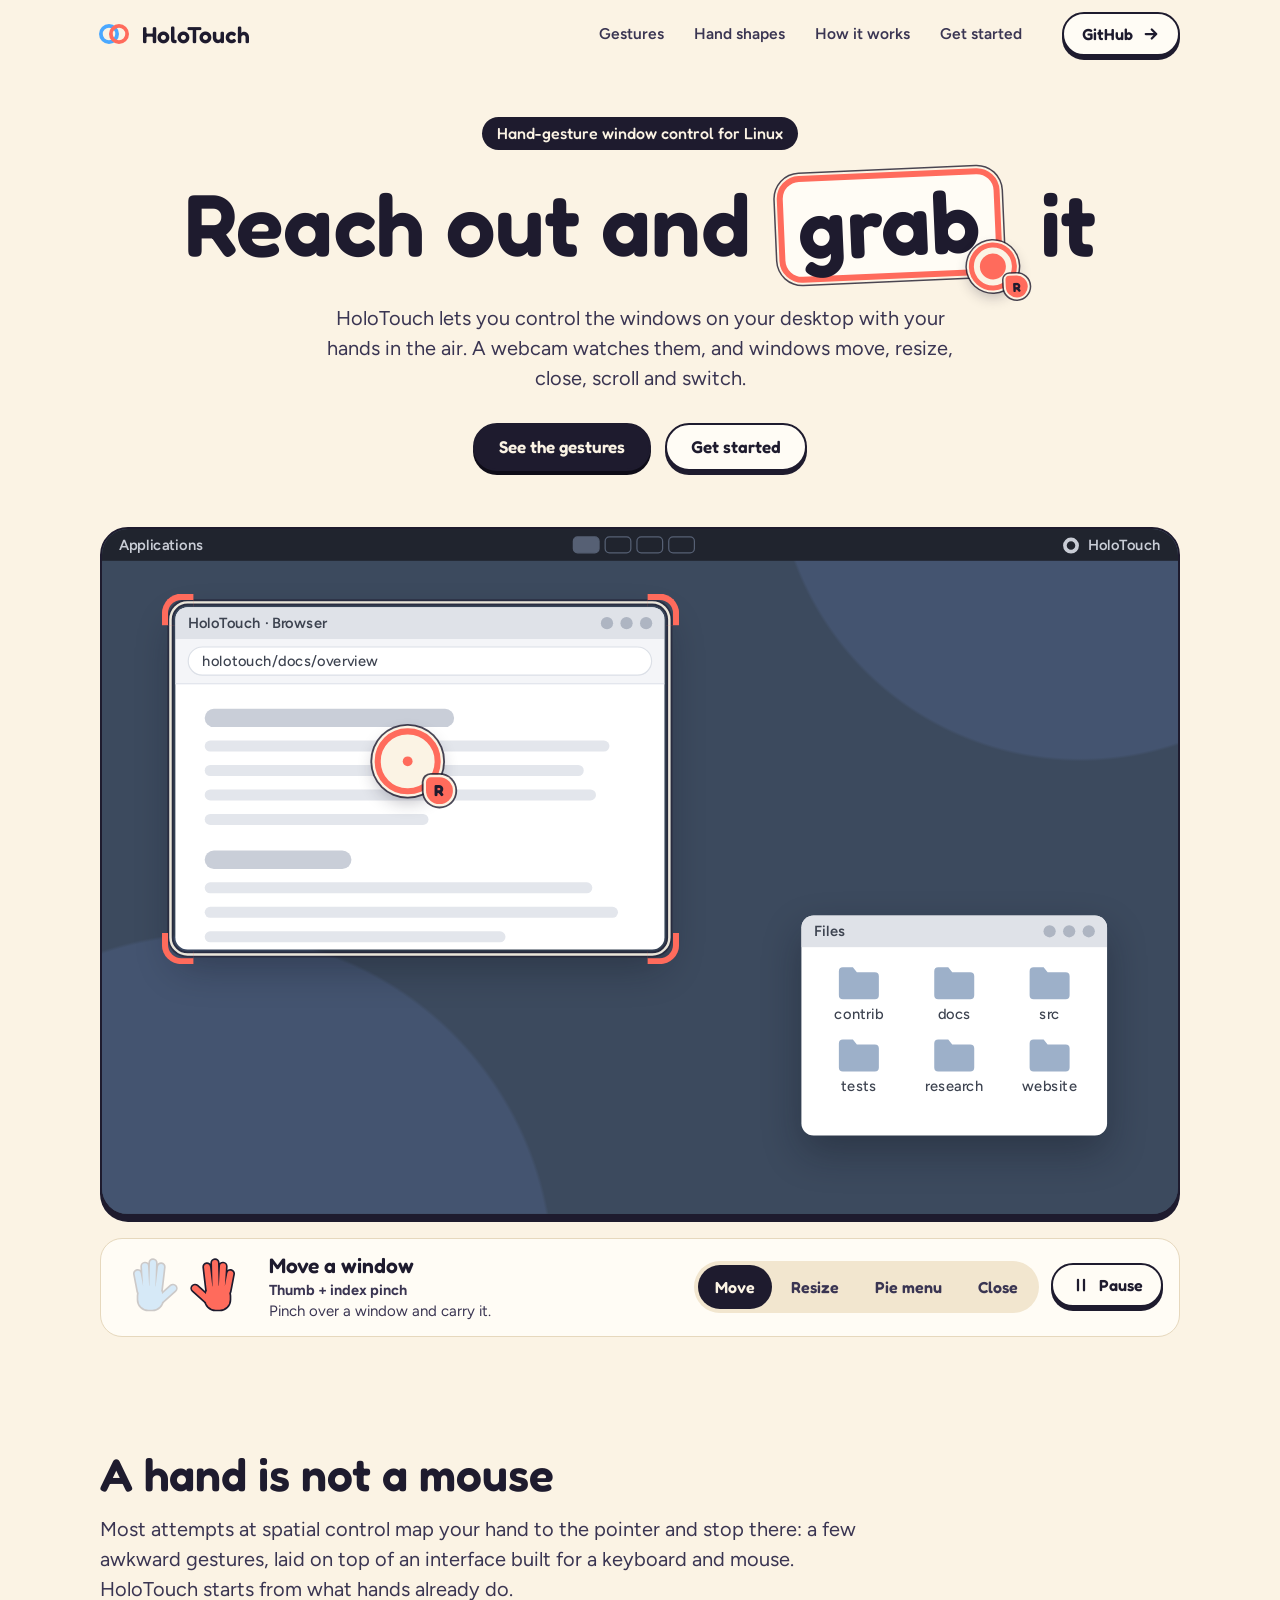
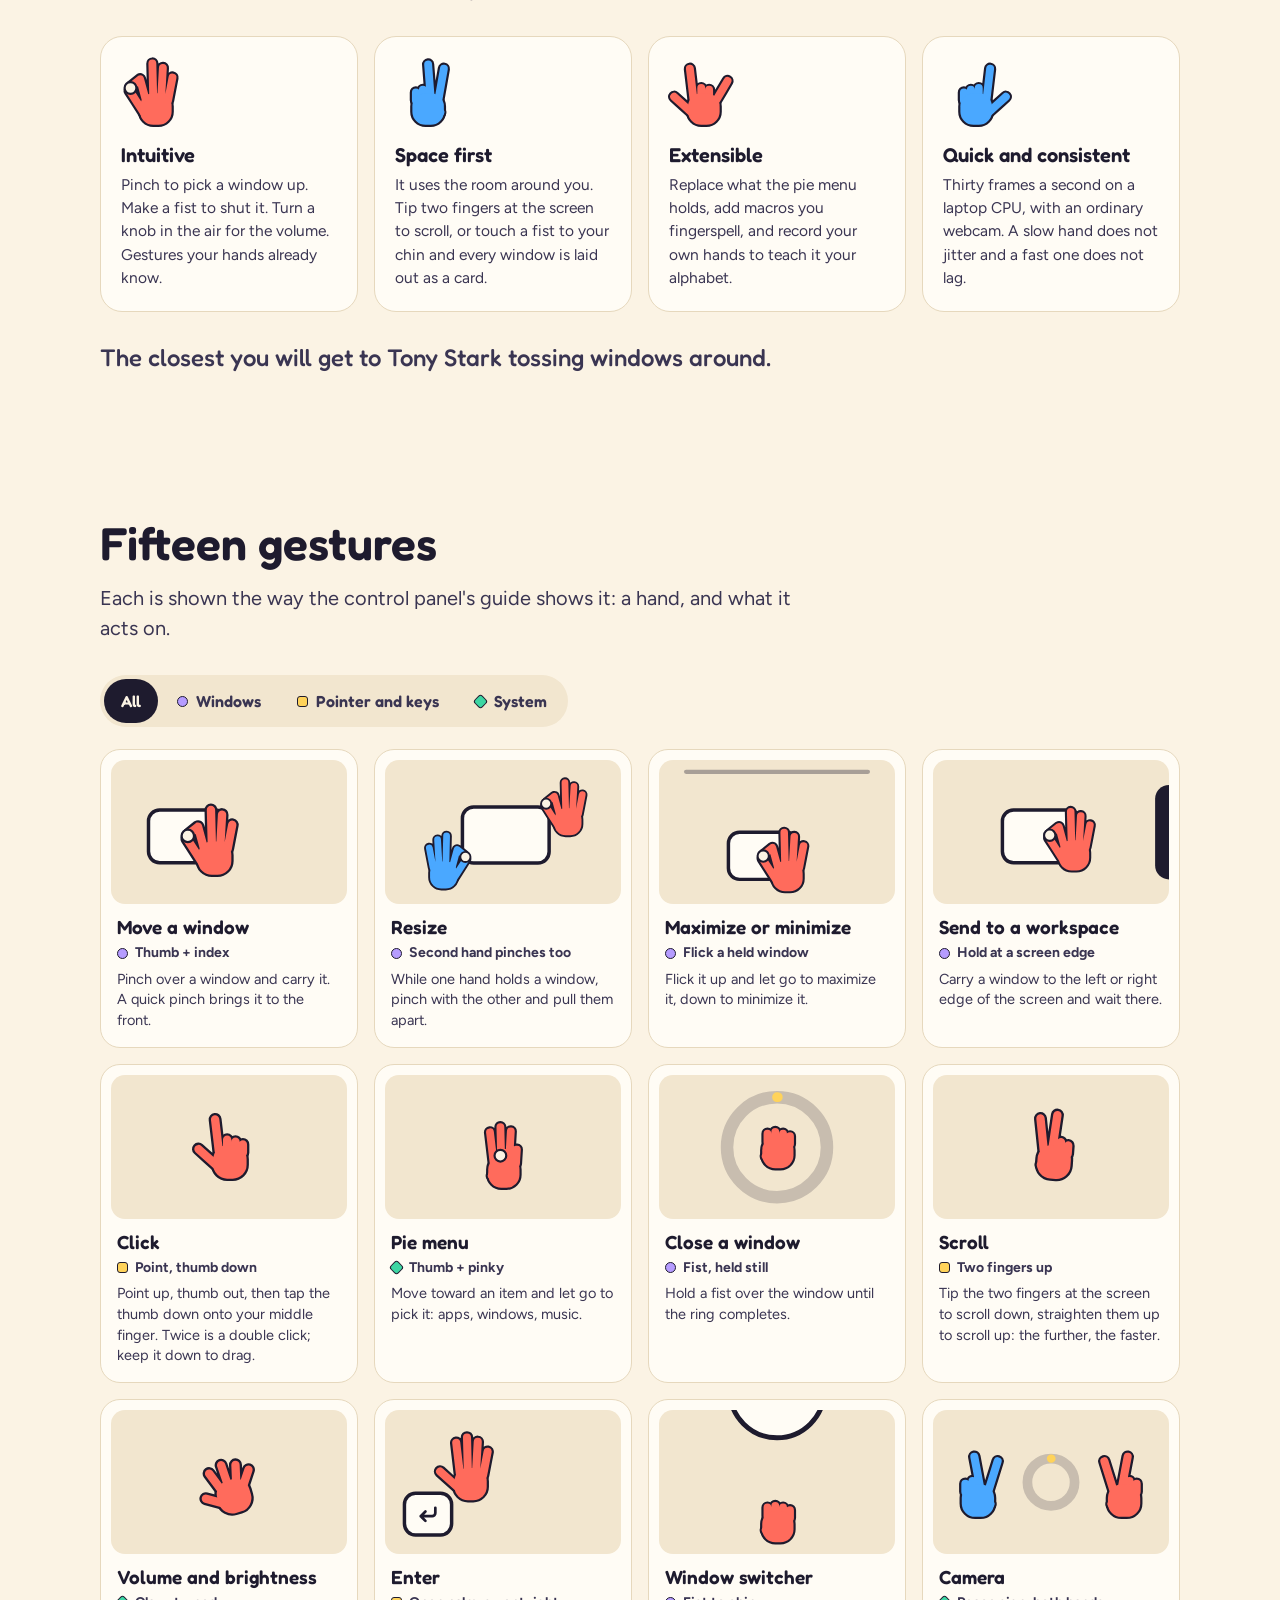
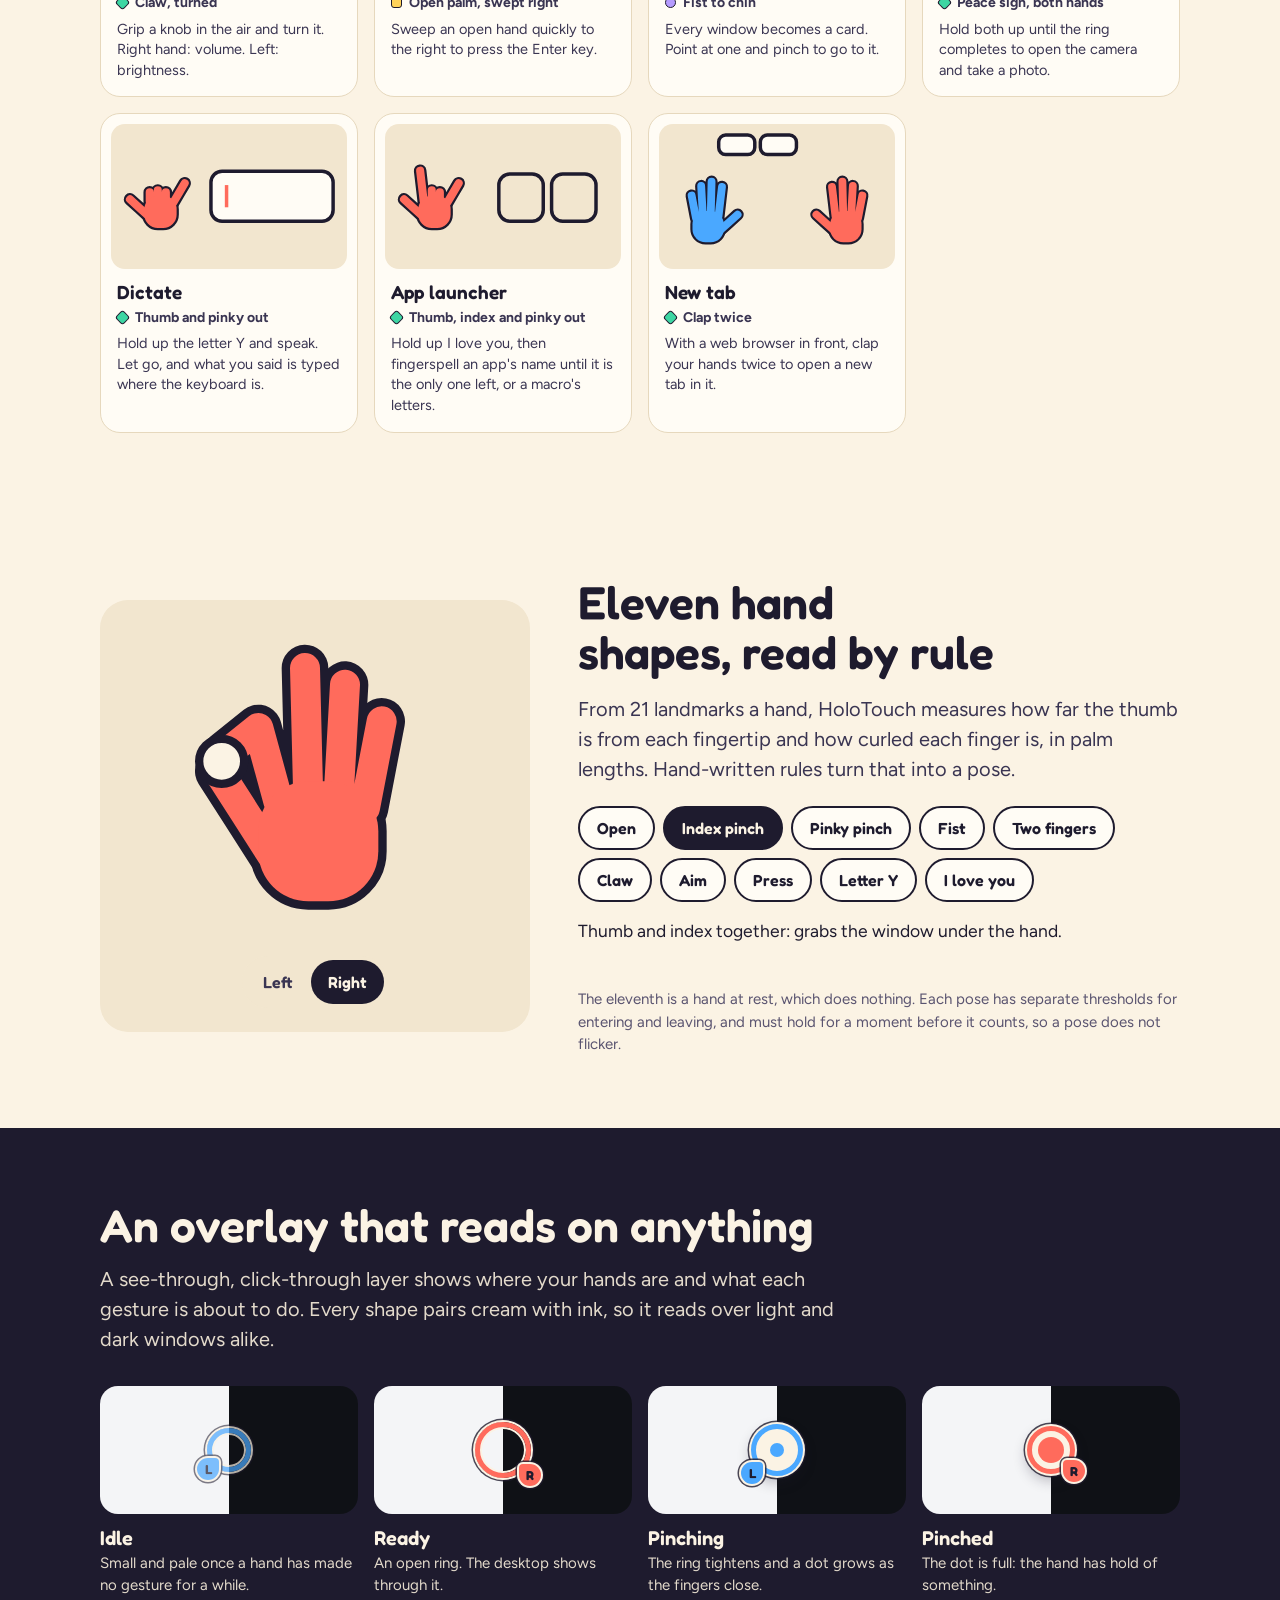
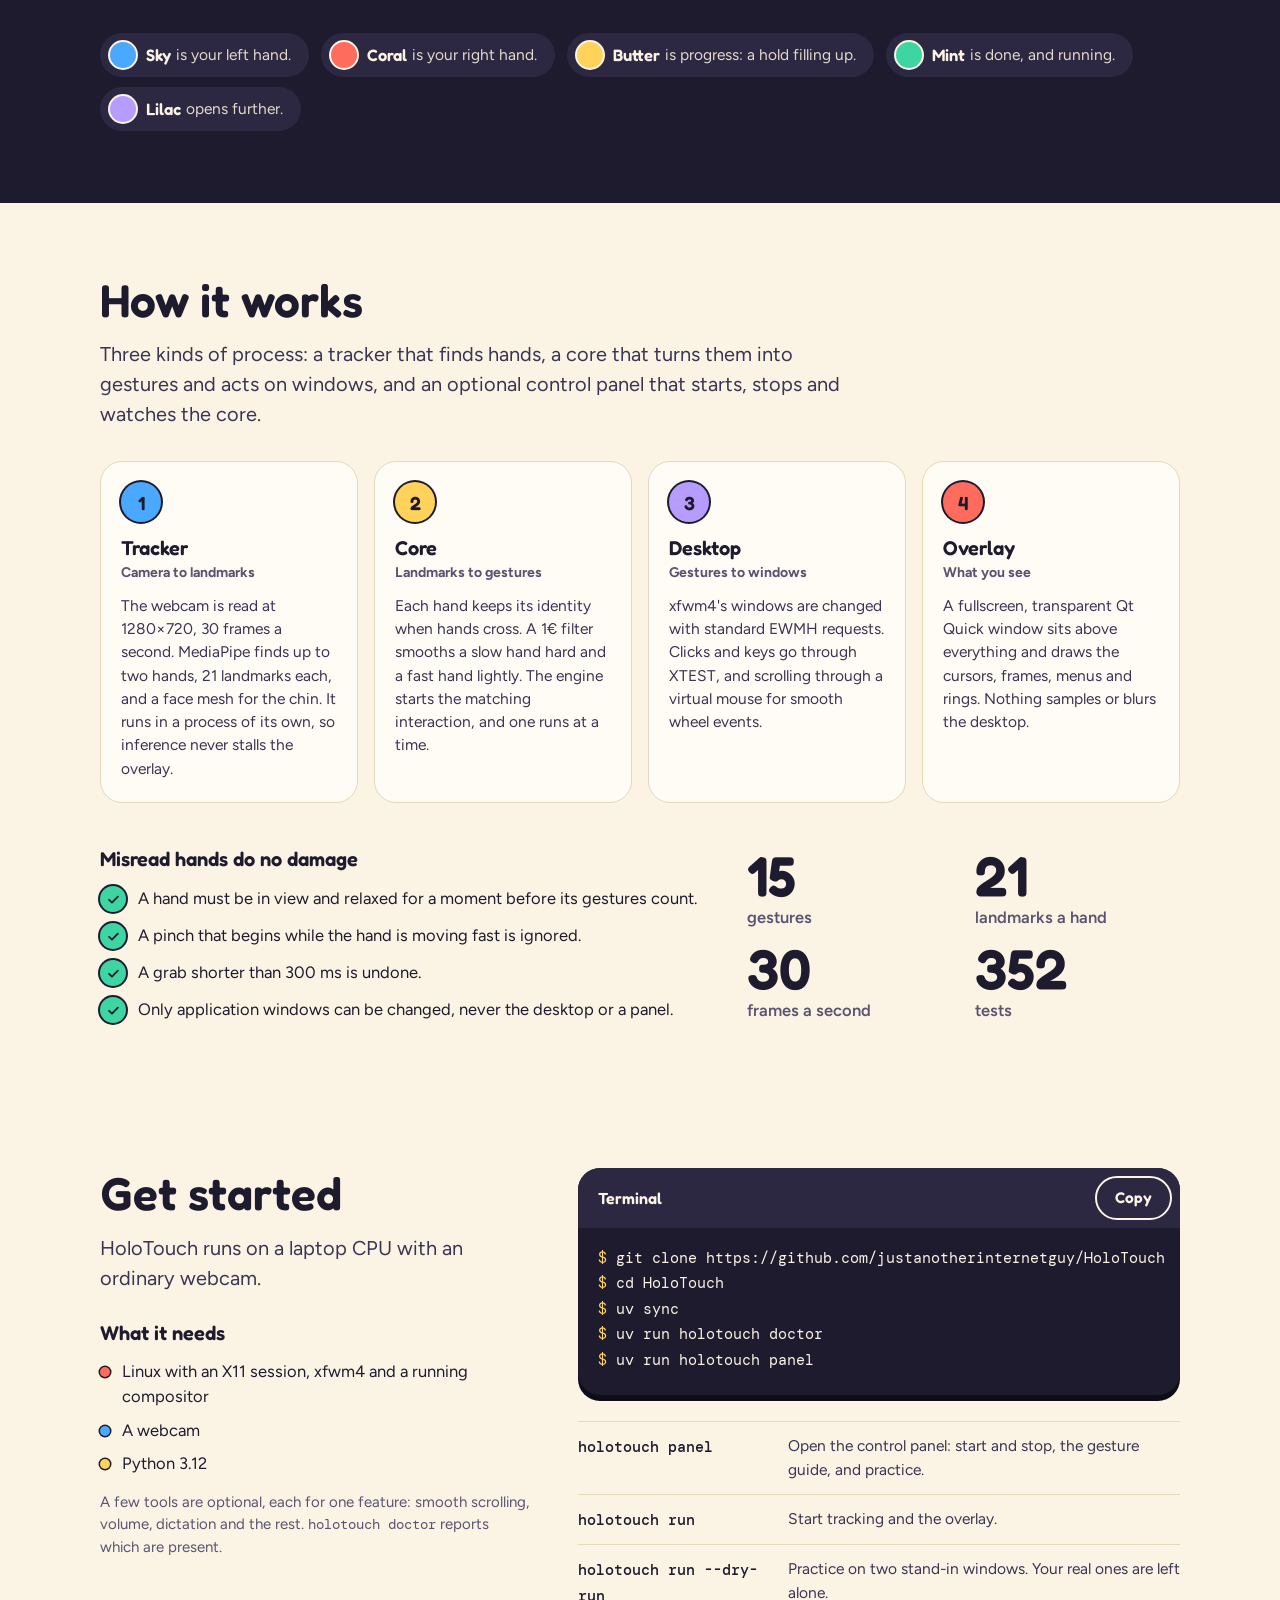
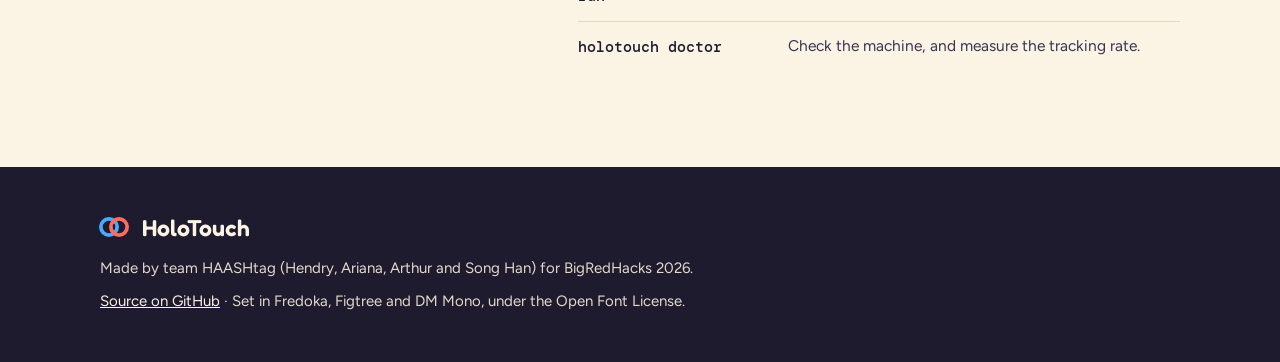
==== docs/index.html @ e475777a "i need sleep man" ====
<!doctype html>
<html lang="en">
<head>
<meta charset="utf-8">
<meta name="viewport" content="width=device-width, initial-scale=1">
<title>HoloTouch · reach out and grab it</title>
<meta name="description" content="HoloTouch lets you control the windows on a Linux desktop with your hands in the air. A webcam watches your hands, and windows move, resize, close, scroll and switch.">
<meta name="theme-color" content="#FBF3E4">
<link rel="icon" href="holotouch.svg" type="image/svg+xml">
<link rel="stylesheet" href="styles.css">
<script src="js/hand.js" defer></script>
<script src="js/stages.js" defer></script>
<script src="js/desktop.js" defer></script>
<script src="js/main.js" defer></script>
</head>
<body id="top">

<header class="nav">
  <div class="wrap nav__row">
    <a class="brand" href="#top">
      <svg viewBox="0 0 64 64" aria-hidden="true"><circle cx="24" cy="32" r="13" fill="none" stroke="#4AA8FF" stroke-width="6"/><circle cx="40" cy="32" r="13" fill="none" stroke="#FF6B5C" stroke-width="6"/></svg>
      HoloTouch
    </a>
    <nav class="nav__links" aria-label="Sections">
      <a href="#gestures">Gestures</a>
      <a href="#shapes">Hand shapes</a>
      <a href="#how">How it works</a>
      <a href="#start">Get started</a>
    </nav>
    <a class="btn btn--small" href="https://github.com/justanotherinternetguy/HoloTouch">
      GitHub
      <svg class="icon" viewBox="0 0 24 24" aria-hidden="true"><path d="M5 12 L19 12 M13 6 L19 12 L13 18"/></svg>
    </a>
  </div>
</header>

<main>

<!-- ============ hero ============ -->
<section class="hero">
  <div class="wrap">
    <p class="chip">Hand-gesture window control for Linux</p>
    <h1>Reach out and
      <span class="held">grab<span class="cur cur--r is-pinching" aria-hidden="true"><span class="cur__ring"><span class="cur__dot"></span></span><span class="cur__tag">R</span></span></span>
      it</h1>
    <p class="lead">HoloTouch lets you control the windows on your desktop with your hands in the air. A webcam watches them, and windows move, resize, close, scroll and switch.</p>
    <div class="hero__actions">
      <a class="btn btn--main" href="#gestures">See the gestures</a>
      <a class="btn" href="#start">Get started</a>
    </div>

    <div class="desk-frame">
      <div class="desk" aria-hidden="true">
        <div class="desk__inner">
          <div class="desk__bar">
            <span>Applications</span>
            <span class="desk__pips"><i class="on"></i><i></i><i></i><i></i></span>
            <span class="desk__name"><i></i>HoloTouch</span>
          </div>

          <div class="win win--files" style="transform: translate(572px, 316px); width: 250px; height: 180px">
            <div class="win__bar"><span>Files</span><span class="win__dots"><i></i><i></i><i></i></span></div>
            <div class="win__files">
              <span><svg viewBox="0 0 44 38"><path d="M2 7a4 4 0 0 1 4-4h10l4 5h18a4 4 0 0 1 4 4v19a4 4 0 0 1-4 4H6a4 4 0 0 1-4-4z"/></svg>contrib</span>
              <span><svg viewBox="0 0 44 38"><path d="M2 7a4 4 0 0 1 4-4h10l4 5h18a4 4 0 0 1 4 4v19a4 4 0 0 1-4 4H6a4 4 0 0 1-4-4z"/></svg>docs</span>
              <span><svg viewBox="0 0 44 38"><path d="M2 7a4 4 0 0 1 4-4h10l4 5h18a4 4 0 0 1 4 4v19a4 4 0 0 1-4 4H6a4 4 0 0 1-4-4z"/></svg>src</span>
              <span><svg viewBox="0 0 44 38"><path d="M2 7a4 4 0 0 1 4-4h10l4 5h18a4 4 0 0 1 4 4v19a4 4 0 0 1-4 4H6a4 4 0 0 1-4-4z"/></svg>tests</span>
              <span><svg viewBox="0 0 44 38"><path d="M2 7a4 4 0 0 1 4-4h10l4 5h18a4 4 0 0 1 4 4v19a4 4 0 0 1-4 4H6a4 4 0 0 1-4-4z"/></svg>research</span>
              <span><svg viewBox="0 0 44 38"><path d="M2 7a4 4 0 0 1 4-4h10l4 5h18a4 4 0 0 1 4 4v19a4 4 0 0 1-4 4H6a4 4 0 0 1-4-4z"/></svg>website</span>
            </div>
          </div>

          <div class="win win--browser" data-window="browser">
            <div class="win__bar"><span>HoloTouch · Browser</span><span class="win__dots"><i></i><i></i><i></i></span></div>
            <div class="win__url"><span>holotouch/docs/overview</span></div>
            <div class="win__page">
              <i class="win__heading" style="width: 58%"></i>
              <i style="width: 94%"></i><i style="width: 88%"></i><i style="width: 91%"></i><i style="width: 52%"></i>
              <i class="win__heading" style="width: 34%"></i>
              <i style="width: 90%"></i><i style="width: 96%"></i><i style="width: 70%"></i><i style="width: 84%"></i><i style="width: 44%"></i>
            </div>
          </div>

          <div class="win win--terminal" data-window="terminal">
            <div class="win__bar"><span>Terminal</span><span class="win__dots"><i></i><i></i><i></i></span></div>
            <div class="win__term">
              <span>~ $ holotouch doctor</span>
              <i style="width: 62%"></i><i style="width: 48%"></i><i style="width: 70%"></i><i style="width: 36%"></i>
            </div>
          </div>
        </div>
      </div>
    </div>

    <div class="now">
      <div class="now__hands" id="now-hands" aria-hidden="true"></div>
      <div class="now__text">
        <div class="now__title" id="now-title">Move a window</div>
        <div class="now__pose" id="now-pose">Thumb + index pinch</div>
        <div class="now__how" id="now-how">Pinch over a window and carry it.</div>
      </div>
      <div class="now__controls">
        <div class="tabs" role="group" aria-label="Gesture shown on the desktop above">
          <button type="button" data-scene="move" aria-pressed="true">Move</button>
          <button type="button" data-scene="resize" aria-pressed="false">Resize</button>
          <button type="button" data-scene="menu" aria-pressed="false">Pie menu</button>
          <button type="button" data-scene="close" aria-pressed="false">Close</button>
        </div>
        <button type="button" class="btn btn--small" id="desk-toggle" aria-pressed="true">
          <svg class="icon icon--pause" viewBox="0 0 24 24" aria-hidden="true"><path d="M8 5 L8 19 M16 5 L16 19"/></svg>
          <svg class="icon icon--play" viewBox="0 0 24 24" aria-hidden="true"><path d="M8 5.5 L8 18.5 A1 1 0 0 0 9.5 19.37 L20.5 12.87 A1 1 0 0 0 20.5 11.13 L9.5 4.63 A1 1 0 0 0 8 5.5 Z"/></svg>
          <span>Pause</span>
        </button>
      </div>
    </div>
  </div>
</section>

<!-- ============ why ============ -->
<section class="band" id="why">
  <div class="wrap">
    <div class="band__head">
      <h2>A hand is not a mouse</h2>
      <p class="lead">Most attempts at spatial control map your hand to the pointer and stop there: a few awkward gestures, laid on top of an interface built for a keyboard and mouse. HoloTouch starts from what hands already do.</p>
    </div>
    <div class="goals">
      <article class="card goal">
        <div class="goal__hand" data-hand="index"></div>
        <h3>Intuitive</h3>
        <p>Pinch to pick a window up. Make a fist to shut it. Turn a knob in the air for the volume. Gestures your hands already know.</p>
      </article>
      <article class="card goal">
        <div class="goal__hand" data-hand="two" data-side="left"></div>
        <h3>Space first</h3>
        <p>It uses the room around you. Tip two fingers at the screen to scroll, or touch a fist to your chin and every window is laid out as a card.</p>
      </article>
      <article class="card goal">
        <div class="goal__hand" data-hand="ily"></div>
        <h3>Extensible</h3>
        <p>Replace what the pie menu holds, add macros you fingerspell, and record your own hands to teach it your alphabet.</p>
      </article>
      <article class="card goal">
        <div class="goal__hand" data-hand="aim" data-side="left"></div>
        <h3>Quick and consistent</h3>
        <p>Thirty frames a second on a laptop CPU, with an ordinary webcam. A slow hand does not jitter and a fast one does not lag.</p>
      </article>
    </div>
    <p class="aside">The closest you will get to Tony Stark tossing windows around.</p>
  </div>
</section>

<!-- ============ gestures ============ -->
<section class="band" id="gestures">
  <div class="wrap">
    <div class="band__head">
      <h2>Fifteen gestures</h2>
      <p class="lead">Each is shown the way the control panel's guide shows it: a hand, and what it acts on.</p>
    </div>
    <div class="tabs tabs--wrap" role="group" aria-label="Kind of gesture">
      <button type="button" data-filter="all" aria-pressed="true">All</button>
      <button type="button" data-filter="windows" aria-pressed="false"><i class="mark mark--windows"></i>Windows</button>
      <button type="button" data-filter="pointer" aria-pressed="false"><i class="mark mark--pointer"></i>Pointer and keys</button>
      <button type="button" data-filter="system" aria-pressed="false"><i class="mark mark--system"></i>System</button>
    </div>

    <div class="gestures">
      <article class="gcard" data-kind="windows">
        <div data-gesture="move"></div>
        <h3>Move a window</h3>
        <div class="gcard__pose"><i class="mark mark--windows"></i>Thumb + index</div>
        <p>Pinch over a window and carry it. A quick pinch brings it to the front.</p>
      </article>
      <article class="gcard" data-kind="windows">
        <div data-gesture="resize"></div>
        <h3>Resize</h3>
        <div class="gcard__pose"><i class="mark mark--windows"></i>Second hand pinches too</div>
        <p>While one hand holds a window, pinch with the other and pull them apart.</p>
      </article>
      <article class="gcard" data-kind="windows">
        <div data-gesture="flick"></div>
        <h3>Maximize or minimize</h3>
        <div class="gcard__pose"><i class="mark mark--windows"></i>Flick a held window</div>
        <p>Flick it up and let go to maximize it, down to minimize it.</p>
      </article>
      <article class="gcard" data-kind="windows">
        <div data-gesture="edge"></div>
        <h3>Send to a workspace</h3>
        <div class="gcard__pose"><i class="mark mark--windows"></i>Hold at a screen edge</div>
        <p>Carry a window to the left or right edge of the screen and wait there.</p>
      </article>
      <article class="gcard" data-kind="pointer">
        <div data-gesture="click"></div>
        <h3>Click</h3>
        <div class="gcard__pose"><i class="mark mark--pointer"></i>Point, thumb down</div>
        <p>Point up, thumb out, then tap the thumb down onto your middle finger. Twice is a double click; keep it down to drag.</p>
      </article>
      <article class="gcard" data-kind="system">
        <div data-gesture="menu"></div>
        <h3>Pie menu</h3>
        <div class="gcard__pose"><i class="mark mark--system"></i>Thumb + pinky</div>
        <p>Move toward an item and let go to pick it: apps, windows, music.</p>
      </article>
      <article class="gcard" data-kind="windows">
        <div data-gesture="close"></div>
        <h3>Close a window</h3>
        <div class="gcard__pose"><i class="mark mark--windows"></i>Fist, held still</div>
        <p>Hold a fist over the window until the ring completes.</p>
      </article>
      <article class="gcard" data-kind="pointer">
        <div data-gesture="scroll"></div>
        <h3>Scroll</h3>
        <div class="gcard__pose"><i class="mark mark--pointer"></i>Two fingers up</div>
        <p>Tip the two fingers at the screen to scroll down, straighten them up to scroll up: the further, the faster.</p>
      </article>
      <article class="gcard" data-kind="system">
        <div data-gesture="knob"></div>
        <h3>Volume and brightness</h3>
        <div class="gcard__pose"><i class="mark mark--system"></i>Claw, turned</div>
        <p>Grip a knob in the air and turn it. Right hand: volume. Left: brightness.</p>
      </article>
      <article class="gcard" data-kind="pointer">
        <div data-gesture="swipe"></div>
        <h3>Enter</h3>
        <div class="gcard__pose"><i class="mark mark--pointer"></i>Open palm, swept right</div>
        <p>Sweep an open hand quickly to the right to press the Enter key.</p>
      </article>
      <article class="gcard" data-kind="windows">
        <div data-gesture="switcher"></div>
        <h3>Window switcher</h3>
        <div class="gcard__pose"><i class="mark mark--windows"></i>Fist to chin</div>
        <p>Every window becomes a card. Point at one and pinch to go to it.</p>
      </article>
      <article class="gcard" data-kind="system">
        <div data-gesture="camera"></div>
        <h3>Camera</h3>
        <div class="gcard__pose"><i class="mark mark--system"></i>Peace sign, both hands</div>
        <p>Hold both up until the ring completes to open the camera and take a photo.</p>
      </article>
      <article class="gcard" data-kind="system">
        <div data-gesture="dictate"></div>
        <h3>Dictate</h3>
        <div class="gcard__pose"><i class="mark mark--system"></i>Thumb and pinky out</div>
        <p>Hold up the letter Y and speak. Let go, and what you said is typed where the keyboard is.</p>
      </article>
      <article class="gcard" data-kind="system">
        <div data-gesture="spell"></div>
        <h3>App launcher</h3>
        <div class="gcard__pose"><i class="mark mark--system"></i>Thumb, index and pinky out</div>
        <p>Hold up I love you, then fingerspell an app's name until it is the only one left, or a macro's letters.</p>
      </article>
      <article class="gcard" data-kind="system">
        <div data-gesture="clap"></div>
        <h3>New tab</h3>
        <div class="gcard__pose"><i class="mark mark--system"></i>Clap twice</div>
        <p>With a web browser in front, clap your hands twice to open a new tab in it.</p>
      </article>
    </div>
  </div>
</section>

<!-- ============ hand shapes ============ -->
<section class="band" id="shapes">
  <div class="wrap shapes">
    <div class="shapes__well">
      <div class="shapes__hand" id="shape-hand" aria-hidden="true"></div>
      <div class="tabs" role="group" aria-label="Which hand">
        <button type="button" data-shape-side="left" aria-pressed="false">Left</button>
        <button type="button" data-shape-side="right" aria-pressed="true">Right</button>
      </div>
    </div>
    <div class="shapes__text">
      <h2>Eleven hand shapes, read by rule</h2>
      <p class="lead">From 21 landmarks a hand, HoloTouch measures how far the thumb is from each fingertip and how curled each finger is, in palm lengths. Hand-written rules turn that into a pose.</p>
      <div class="shapes__list" role="group" aria-label="Hand shape">
        <button type="button" class="pill" data-shape="open" data-note="An open palm. Swept fast to the right, it presses Enter." aria-pressed="true">Open</button>
        <button type="button" class="pill" data-shape="index" data-note="Thumb and index together: grabs the window under the hand." aria-pressed="false">Index pinch</button>
        <button type="button" class="pill" data-shape="pinky" data-note="Thumb and pinky together: opens the pie menu at the hand." aria-pressed="false">Pinky pinch</button>
        <button type="button" class="pill" data-shape="fist" data-note="Held still over a window, it closes it. Touched to the chin, it opens the window switcher." aria-pressed="false">Fist</button>
        <button type="button" class="pill" data-shape="two" data-note="Two fingers up: tip them at the screen to scroll." aria-pressed="false">Two fingers</button>
        <button type="button" class="pill" data-shape="claw" data-note="Turned like a knob: volume with the right hand, brightness with the left." aria-pressed="false">Claw</button>
        <button type="button" class="pill" data-shape="aim" data-note="Pointing, thumb held out: sights appear round the cursor." aria-pressed="false">Aim</button>
        <button type="button" class="pill" data-shape="press" data-note="From aim, the thumb comes down onto the middle finger: a click." aria-pressed="false">Press</button>
        <button type="button" class="pill" data-shape="y" data-note="The letter Y: hold it up and speak, and what you said is typed." aria-pressed="false">Letter Y</button>
        <button type="button" class="pill" data-shape="ily" data-note="The sign for I love you: opens the launcher, ready for fingerspelling." aria-pressed="false">I love you</button>
      </div>
      <p class="shapes__note" id="shape-note" aria-live="polite">An open palm. Swept fast to the right, it presses Enter.</p>
      <p class="fine">The eleventh is a hand at rest, which does nothing. Each pose has separate thresholds for entering and leaving, and must hold for a moment before it counts, so a pose does not flicker.</p>
    </div>
  </div>
</section>

<!-- ============ overlay ============ -->
<section class="band band--ink" id="overlay">
  <div class="wrap">
    <div class="band__head">
      <h2>An overlay that reads on anything</h2>
      <p class="lead">A see-through, click-through layer shows where your hands are and what each gesture is about to do. Every shape pairs cream with ink, so it reads over light and dark windows alike.</p>
    </div>
    <div class="states">
      <div class="state">
        <div class="tile" aria-hidden="true"><span class="cur cur--l cur--idle"><span class="cur__ring"><span class="cur__dot"></span></span><span class="cur__tag">L</span></span></div>
        <h3>Idle</h3>
        <p>Small and pale once a hand has made no gesture for a while.</p>
      </div>
      <div class="state">
        <div class="tile" aria-hidden="true"><span class="cur cur--r"><span class="cur__ring"><span class="cur__dot"></span></span><span class="cur__tag">R</span></span></div>
        <h3>Ready</h3>
        <p>An open ring. The desktop shows through it.</p>
      </div>
      <div class="state">
        <div class="tile" aria-hidden="true"><span class="cur cur--l is-pinching" style="--d: 52px; --dot: 14px"><span class="cur__ring"><span class="cur__dot"></span></span><span class="cur__tag">L</span></span></div>
        <h3>Pinching</h3>
        <p>The ring tightens and a dot grows as the fingers close.</p>
      </div>
      <div class="state">
        <div class="tile" aria-hidden="true"><span class="cur cur--r is-pinching" style="--d: 48px; --dot: 26px"><span class="cur__ring"><span class="cur__dot"></span></span><span class="cur__tag">R</span></span></div>
        <h3>Pinched</h3>
        <p>The dot is full: the hand has hold of something.</p>
      </div>
    </div>
    <ul class="legend">
      <li><i style="background: var(--sky)"></i><b>Sky</b> is your left hand.</li>
      <li><i style="background: var(--coral)"></i><b>Coral</b> is your right hand.</li>
      <li><i style="background: var(--butter)"></i><b>Butter</b> is progress: a hold filling up.</li>
      <li><i style="background: var(--mint)"></i><b>Mint</b> is done, and running.</li>
      <li><i style="background: var(--lilac)"></i><b>Lilac</b> opens further.</li>
    </ul>
  </div>
</section>

<!-- ============ how it works ============ -->
<section class="band" id="how">
  <div class="wrap">
    <div class="band__head">
      <h2>How it works</h2>
      <p class="lead">Three kinds of process: a tracker that finds hands, a core that turns them into gestures and acts on windows, and an optional control panel that starts, stops and watches the core.</p>
    </div>
    <ol class="steps">
      <li class="card step">
        <span class="step__n" style="background: var(--sky)">1</span>
        <h3>Tracker</h3>
        <div class="step__sub">Camera to landmarks</div>
        <p>The webcam is read at 1280×720, 30 frames a second. MediaPipe finds up to two hands, 21 landmarks each, and a face mesh for the chin. It runs in a process of its own, so inference never stalls the overlay.</p>
      </li>
      <li class="card step">
        <span class="step__n" style="background: var(--butter)">2</span>
        <h3>Core</h3>
        <div class="step__sub">Landmarks to gestures</div>
        <p>Each hand keeps its identity when hands cross. A 1€ filter smooths a slow hand hard and a fast hand lightly. The engine starts the matching interaction, and one runs at a time.</p>
      </li>
      <li class="card step">
        <span class="step__n" style="background: var(--lilac)">3</span>
        <h3>Desktop</h3>
        <div class="step__sub">Gestures to windows</div>
        <p>xfwm4's windows are changed with standard EWMH requests. Clicks and keys go through XTEST, and scrolling through a virtual mouse for smooth wheel events.</p>
      </li>
      <li class="card step">
        <span class="step__n" style="background: var(--coral)">4</span>
        <h3>Overlay</h3>
        <div class="step__sub">What you see</div>
        <p>A fullscreen, transparent Qt Quick window sits above everything and draws the cursors, frames, menus and rings. Nothing samples or blurs the desktop.</p>
      </li>
    </ol>

    <div class="facts">
      <div class="guards">
        <h3>Misread hands do no damage</h3>
        <ul class="checks">
          <li><span class="check" aria-hidden="true"><svg class="icon" viewBox="0 0 24 24"><path d="M5 12.5 L9.5 17 L19 7.5"/></svg></span>A hand must be in view and relaxed for a moment before its gestures count.</li>
          <li><span class="check" aria-hidden="true"><svg class="icon" viewBox="0 0 24 24"><path d="M5 12.5 L9.5 17 L19 7.5"/></svg></span>A pinch that begins while the hand is moving fast is ignored.</li>
          <li><span class="check" aria-hidden="true"><svg class="icon" viewBox="0 0 24 24"><path d="M5 12.5 L9.5 17 L19 7.5"/></svg></span>A grab shorter than 300 ms is undone.</li>
          <li><span class="check" aria-hidden="true"><svg class="icon" viewBox="0 0 24 24"><path d="M5 12.5 L9.5 17 L19 7.5"/></svg></span>Only application windows can be changed, never the desktop or a panel.</li>
        </ul>
      </div>
      <dl class="stats">
        <div><dt>15</dt><dd>gestures</dd></div>
        <div><dt>21</dt><dd>landmarks a hand</dd></div>
        <div><dt>30</dt><dd>frames a second</dd></div>
        <div><dt>352</dt><dd>tests</dd></div>
      </dl>
    </div>
  </div>
</section>

<!-- ============ get started ============ -->
<section class="band" id="start">
  <div class="wrap start">
    <div class="start__text">
      <h2>Get started</h2>
      <p class="lead">HoloTouch runs on a laptop CPU with an ordinary webcam.</p>
      <h3>What it needs</h3>
      <ul class="needs">
        <li>Linux with an X11 session, xfwm4 and a running compositor</li>
        <li>A webcam</li>
        <li>Python 3.12</li>
      </ul>
      <p class="fine">A few tools are optional, each for one feature: smooth scrolling, volume, dictation and the rest. <code>holotouch doctor</code> reports which are present.</p>
    </div>
    <div class="start__side">
      <div class="term">
        <div class="term__bar">
          <span>Terminal</span>
          <button type="button" class="term__copy" id="copy">Copy</button>
        </div>
        <pre id="commands"><span class="term__p">$</span> git clone https://github.com/justanotherinternetguy/HoloTouch
<span class="term__p">$</span> cd HoloTouch
<span class="term__p">$</span> uv sync
<span class="term__p">$</span> uv run holotouch doctor
<span class="term__p">$</span> uv run holotouch panel</pre>
      </div>
      <dl class="commands">
        <div><dt><code>holotouch panel</code></dt><dd>Open the control panel: start and stop, the gesture guide, and practice.</dd></div>
        <div><dt><code>holotouch run</code></dt><dd>Start tracking and the overlay.</dd></div>
        <div><dt><code>holotouch run --dry-run</code></dt><dd>Practice on two stand-in windows. Your real ones are left alone.</dd></div>
        <div><dt><code>holotouch doctor</code></dt><dd>Check the machine, and measure the tracking rate.</dd></div>
      </dl>
    </div>
  </div>
</section>

</main>

<footer class="foot">
  <div class="wrap foot__row">
    <div class="brand">
      <svg viewBox="0 0 64 64" aria-hidden="true"><circle cx="24" cy="32" r="13" fill="none" stroke="#4AA8FF" stroke-width="6"/><circle cx="40" cy="32" r="13" fill="none" stroke="#FF6B5C" stroke-width="6"/></svg>
      HoloTouch
    </div>
    <p>Made by team HAASHtag (Hendry, Ariana, Arthur and Song Han) for BigRedHacks 2026.</p>
    <p><a href="https://github.com/justanotherinternetguy/HoloTouch">Source on GitHub</a> · Set in Fredoka, Figtree and DM Mono, under the Open Font License.</p>
  </div>
</footer>

</body>
</html>
---- docs/styles.css ----
/* HoloTouch's website, in the interface's own language (src/holotouch/theme.py): cream and ink carry
   the page, and colour marks what a hand is doing. Sky is the left hand, coral the right, butter
   is progress, mint is done and running, lilac opens further. */

@font-face { font-family: Fredoka; src: url(fonts/Fredoka.ttf) format("truetype"); font-weight: 300 700; font-display: swap; }
@font-face { font-family: Figtree; src: url(fonts/Figtree.ttf) format("truetype"); font-weight: 300 900; font-display: swap; }
@font-face { font-family: "DM Mono"; src: url(fonts/DMMono-Regular.ttf) format("truetype"); font-weight: 400; font-display: swap; }
@font-face { font-family: "DM Mono"; src: url(fonts/DMMono-Medium.ttf) format("truetype"); font-weight: 500; font-display: swap; }

:root {
    --cream: #FBF3E4;
    --paper: #FFFCF5;
    --sunk: #F2E6CF;
    --line: #E6D8BD;
    --muted: #B8AC96;
    --ink: #1E1B2E;
    --ink-raised: #2C2842;
    --ink-mid: #3A3552;
    --ink-soft: #5A5470;
    --ledge: #0E0C18;
    --coral: #FF6B5C;
    --sky: #4AA8FF;
    --mint: #3DD6A3;
    --butter: #FFD35A;
    --lilac: #B69CFF;
    --lilac-deep: #6341C9;
    /* Over the desktop every shape pairs cream with ink, so it reads on light and dark windows. */
    --keyline: 0 0 0 2px var(--cream), 0 0 0 3.5px rgba(30, 27, 46, 0.8);
    --float: 0 8px 18px rgba(30, 27, 46, 0.28);
    --display: Fredoka, ui-rounded, system-ui, sans-serif;
    --body: Figtree, system-ui, sans-serif;
    --mono: "DM Mono", ui-monospace, monospace;
    --spring: cubic-bezier(0.34, 1.56, 0.64, 1);
}

* { box-sizing: border-box; }
html { scroll-behavior: smooth; scroll-padding-top: 80px; }
body {
    margin: 0;
    background: var(--cream);
    color: var(--ink);
    font: 400 16.5px/1.55 var(--body);
    -webkit-font-smoothing: antialiased;
}
h1, h2, h3 { margin: 0; font-family: var(--display); font-weight: 600; text-wrap: balance; }
h1 { font-size: clamp(44px, 9vw, 88px); line-height: 1.04; }
h2 { font-size: clamp(30px, 4.6vw, 46px); line-height: 1.1; }
h3 { font-size: 20px; line-height: 1.2; }
p { margin: 0; }
a { color: inherit; }
code { font-family: var(--mono); font-size: 0.92em; }
:focus-visible { outline: 3px solid var(--lilac-deep); outline-offset: 3px; }
[hidden] { display: none !important; }

.wrap { max-width: 1128px; margin: 0 auto; padding: 0 24px; }
.lead { font-size: clamp(17.5px, 2vw, 20px); line-height: 1.5; color: var(--ink-mid); text-wrap: pretty; }
.fine { font-size: 15px; line-height: 1.5; color: var(--ink-soft); }
.icon { width: 18px; height: 18px; flex: none; fill: none; stroke: currentColor; stroke-width: 3; stroke-linecap: round; stroke-linejoin: round; }
.figure { display: block; width: 100%; height: 100%; overflow: visible; }

/* ---------- the hand ---------- */
.hand { --tone: var(--coral); }
.hand--left { --tone: var(--sky); }
.hand--plain { --tone: var(--cream); }
.hand__ink { fill: none; stroke: var(--ink); stroke-width: 14; stroke-linecap: round; stroke-linejoin: round; }
.hand__palm-ink { fill: var(--ink); stroke: var(--ink); stroke-width: 5; }
.hand__tone { fill: none; stroke: var(--tone); stroke-width: 9; stroke-linecap: round; stroke-linejoin: round; }
.hand__palm { fill: var(--tone); }
.hand__dot { fill: var(--cream); stroke: var(--ink); stroke-width: 2.5; }

/* ---------- buttons: each rests on a ledge and sinks onto it when pressed ---------- */
.btn {
    display: inline-flex; align-items: center; justify-content: center; gap: 9px;
    height: 48px; padding: 0 24px; border: 2px solid var(--ink); border-radius: 999px;
    background: var(--paper); color: var(--ink); box-shadow: 0 4px 0 var(--ink);
    font: 600 17px/1 var(--display); text-decoration: none; cursor: pointer;
    transition: transform 60ms, box-shadow 60ms, background 120ms;
}
.btn:hover { background: var(--cream); }
.btn:active { transform: translateY(4px); box-shadow: 0 0 0 var(--ink); }
.btn--main { background: var(--ink); color: var(--cream); box-shadow: 0 4px 0 var(--ledge); }
.btn--main:hover { background: var(--ink-raised); }
.btn--main:active { box-shadow: 0 0 0 var(--ledge); }
.btn--small { height: 44px; padding: 0 18px; font-size: 16px; }

.chip {
    display: inline-block; padding: 6px 15px; border-radius: 999px;
    background: var(--ink); color: var(--cream); font: 500 16px/1.3 var(--display);
}
.card { background: var(--paper); border: 1.5px solid var(--line); border-radius: 22px; }

/* A track of tabs: the one that is on is ink. */
.tabs { display: inline-flex; gap: 2px; padding: 4px; border-radius: 999px; background: var(--sunk); }
.tabs--wrap { flex-wrap: wrap; border-radius: 26px; }
.tabs button {
    display: inline-flex; align-items: center; gap: 8px; height: 44px; padding: 0 17px;
    border: 0; border-radius: 999px; background: transparent; color: var(--ink-mid);
    font: 600 16px/1 var(--display); white-space: nowrap; cursor: pointer; transition: background 120ms, color 120ms;
}
.tabs button:hover { background: var(--line); color: var(--ink); }
.tabs button[aria-pressed="true"] { background: var(--ink); color: var(--cream); }

/* The marker's shape says the family as well as its colour does. */
.mark { flex: none; width: 11px; height: 11px; border: 1.5px solid var(--ink); border-radius: 50%; background: var(--lilac); }
.mark--pointer { border-radius: 3px; background: var(--butter); }
.mark--system { border-radius: 3px; background: var(--mint); rotate: 45deg; }
[aria-pressed="true"] > .mark { border-color: var(--cream); }

/* ---------- nav ---------- */
.nav { position: sticky; top: 0; z-index: 10; background: var(--cream); border-bottom: 1.5px solid transparent; transition: border-color 150ms; }
.nav.is-scrolled { border-color: var(--line); }
.nav__row { display: flex; align-items: center; gap: 28px; height: 68px; }
.brand { display: inline-flex; align-items: center; gap: 8px; font: 600 23px/1 var(--display); text-decoration: none; }
.brand svg { width: 40px; height: 40px; margin-left: -6px; }
.nav__links { display: flex; gap: 6px; margin-left: auto; }
.nav__links a { padding: 10px 12px; border-radius: 999px; font-weight: 600; font-size: 15.5px; color: var(--ink-mid); text-decoration: none; }
.nav__links a:hover { background: var(--sunk); color: var(--ink); }

/* ---------- hero ---------- */
.hero { padding: 48px 0 40px; text-align: center; }
.hero h1 { margin-top: 22px; }
.hero .lead { max-width: 640px; margin: 24px auto 0; }
.hero__actions { display: flex; flex-wrap: wrap; justify-content: center; gap: 14px; margin-top: 30px; }

/* The word the hand has hold of: a held window's frame, and the pinched cursor on it. */
.held {
    position: relative; display: inline-block; margin: 0 0.2em 0 0.06em; padding: 0 0.16em 0.04em;
    border: 0.075em solid var(--coral); border-radius: 0.26em; box-shadow: var(--keyline);
    background: var(--paper); rotate: -2.5deg; animation: carry 5s ease-in-out infinite;
}
.held .cur { left: calc(100% - 4px); top: calc(100% - 2px); --d: 48px; --dot: 26px; }
@keyframes carry { 0%, 100% { translate: 0 0; } 50% { translate: 0.05em -0.07em; } }

/* The ring cursor of the overlay. */
.cur { position: absolute; left: 0; top: 0; display: block; width: 0; height: 0; --d: 56px; --dot: 0px; --tone: var(--coral); }
.cur--l { --tone: var(--sky); }
.cur--idle { --d: 44px; opacity: 0.7; }
.cur__ring {
    position: absolute; left: calc(var(--d) / -2); top: calc(var(--d) / -2); width: var(--d); height: var(--d);
    display: grid; place-items: center; border: 5px solid var(--tone); border-radius: 50%;
    box-shadow: var(--keyline), inset 0 0 0 2px var(--cream);
}
.cur.is-pinching .cur__ring { background: var(--cream); box-shadow: var(--keyline), 0 6px 14px rgba(30, 27, 46, 0.3); }
.cur__dot { display: block; width: var(--dot); height: var(--dot); border-radius: 50%; background: var(--tone); }
.cur__tag {
    position: absolute; top: calc(var(--d) / 2 - 14px); width: 22px; height: 22px; display: grid; place-items: center;
    background: var(--tone); box-shadow: var(--keyline); color: var(--ink); font: 700 13px/1 var(--display);
}
.cur--r .cur__tag { left: calc(var(--d) / 2 - 12px); border-radius: 4px 50% 50% 50%; }
.cur--l .cur__tag { right: calc(var(--d) / 2 - 12px); border-radius: 50% 4px 50% 50%; }

/* The stand-in desktop. Its contents are kept grey, so the five accents only ever mean HoloTouch. */
.desk-frame { margin-top: 56px; border: 2.5px solid var(--ink); border-radius: 28px; box-shadow: 0 6px 0 var(--ink); overflow: hidden; background: #3C4A5E; }
.desk { position: relative; aspect-ratio: 880 / 560; overflow: hidden; text-align: left; }
.desk__inner {
    position: absolute; left: 0; top: 0; width: 880px; height: 560px; transform-origin: 0 0; overflow: hidden;
    background: radial-gradient(circle 280px at 90px 610px, #445470 99%, transparent 100%),
                radial-gradient(circle 250px at 800px -60px, #445470 99%, transparent 100%), #3C4A5E;
    font: 600 12px/1 var(--body); color: #3D4350;
}
.desk__bar { position: absolute; inset: 0 0 auto 0; height: 26px; display: flex; align-items: center; justify-content: space-between; padding: 0 14px; background: #20242E; color: #C9CDD6; }
.desk__pips { display: flex; gap: 4px; }
.desk__pips i { width: 22px; height: 14px; border: 1.5px solid #566074; border-radius: 4px; }
.desk__pips i.on { background: #566074; }
.desk__name { display: flex; align-items: center; gap: 7px; }
.desk__name i { width: 13px; height: 13px; border: 3px solid #C9CDD6; border-radius: 50%; }

.win { position: absolute; left: 0; top: 0; display: flex; flex-direction: column; border-radius: 10px; overflow: hidden; background: #FFFFFF; box-shadow: 0 14px 32px rgba(12, 16, 24, 0.32); }
.win__bar { flex: none; height: 26px; display: flex; align-items: center; justify-content: space-between; padding: 0 10px; background: #DFE2E8; white-space: nowrap; }
.win__dots { display: flex; gap: 6px; }
.win__dots i { width: 10px; height: 10px; border-radius: 50%; background: #AEB5C2; }
.win__url { flex: none; padding: 6px 10px; background: #F4F5F8; border-bottom: 1px solid #E3E6EC; }
.win__url span { display: block; padding: 5px 11px; border: 1px solid #DCE0E7; border-radius: 999px; background: #FFFFFF; font-weight: 500; }
.win__page { display: flex; flex-direction: column; gap: 11px; padding: 20px 24px; }
.win__page i { flex: none; height: 9px; border-radius: 5px; background: #E3E6EC; }
.win__page i.win__heading { height: 15px; border-radius: 8px; background: #C9CED8; }
.win__page i.win__heading:not(:first-child) { margin-top: 10px; }
.win__files { display: grid; grid-template-columns: repeat(3, 1fr); gap: 12px 4px; padding: 14px 10px; font-weight: 500; text-align: center; }
.win__files span { display: grid; justify-items: center; gap: 4px; }
.win__files svg { width: 36px; fill: #9DB0C9; }
.win--terminal { background: #1C1F26; box-shadow: 0 18px 40px rgba(12, 16, 24, 0.4); transform-origin: 50% 40%; opacity: 0; }
.win--terminal .win__bar { background: #2A2E38; color: #C3C9D5; }
.win--terminal .win__dots i { background: #4A5162; }
.win__term { display: flex; flex-direction: column; gap: 11px; padding: 16px; font: 400 12.5px/1 var(--mono); color: #C3C9D5; }
.win__term i { height: 9px; border-radius: 5px; background: #2E333E; }

/* The overlay on it. */
.ov { position: absolute; inset: 0; pointer-events: none; font-family: var(--display); color: var(--ink); }
.ov > * { position: absolute; left: 0; top: 0; }
.ov-frame {
    border: 2.5px solid rgba(251, 243, 228, 0.92); border-radius: 15px; opacity: 0;
    box-shadow: 0 0 0 1.5px rgba(30, 27, 46, 0.55), inset 0 0 0 1.5px rgba(30, 27, 46, 0.55);
    transition: opacity 150ms, border-color 120ms, border-width 120ms;
}
.ov-frame.is-on { opacity: 1; }
.ov-frame.is-held { border: 5px solid var(--coral); border-radius: 14px; box-shadow: var(--keyline); }
.ov-frame i { position: absolute; width: 26px; height: 26px; border: 0 solid var(--coral); transition: opacity 120ms; }
.ov-frame i:nth-child(1) { left: -8.5px; top: -8.5px; border-width: 5px 0 0 5px; border-top-left-radius: 16px; }
.ov-frame i:nth-child(2) { right: -8.5px; top: -8.5px; border-width: 5px 5px 0 0; border-top-right-radius: 16px; }
.ov-frame i:nth-child(3) { left: -8.5px; bottom: -8.5px; border-width: 0 0 5px 5px; border-bottom-left-radius: 16px; }
.ov-frame i:nth-child(4) { right: -8.5px; bottom: -8.5px; border-width: 0 5px 5px 0; border-bottom-right-radius: 16px; }
.ov-frame.is-held i { opacity: 0; }
.ov-ghost { border: 2px dashed rgba(251, 243, 228, 0.9); border-radius: 12px; outline: 1.5px dashed rgba(30, 27, 46, 0.5); opacity: 0; transition: opacity 150ms; }
.ov-ghost.is-on { opacity: 1; }
.ov-grip { width: 0; height: 0; }
.ov-grip::before {
    content: ""; position: absolute; left: -9px; top: -9px; width: 18px; height: 18px; border-radius: 50%;
    background: var(--coral); box-shadow: var(--keyline); opacity: 0; scale: 0.3; transition: opacity 120ms, scale 300ms var(--spring);
}
.ov-grip--l::before { background: var(--sky); }
.ov-grip.is-on::before { opacity: 1; scale: 1; }
.ov-chip {
    padding: 5px 13px; border-radius: 999px; background: rgba(30, 27, 46, 0.92); box-shadow: 0 0 0 1.5px rgba(251, 243, 228, 0.7);
    color: var(--cream); font: 500 16px/1.3 var(--display); white-space: nowrap;
}
.ov-size { opacity: 0; transition: opacity 120ms; }
.ov-size.is-on { opacity: 1; }
.ov-pulse { width: 56px; height: 56px; margin: -28px 0 0 -28px; border: 4px solid var(--mint); border-radius: 50%; box-shadow: 0 0 0 1.5px rgba(30, 27, 46, 0.6), inset 0 0 0 1.5px rgba(30, 27, 46, 0.6); }

.ov-hold { width: 0; height: 0; }
.ov-hold svg { position: absolute; left: -60px; top: -60px; width: 120px; height: 120px; overflow: visible; fill: none; }
.ov-hold__ink { stroke: rgba(30, 27, 46, 0.55); stroke-width: 13; }
.ov-hold__track { stroke: var(--cream); stroke-width: 9; opacity: 0.5; }
.ov-hold__arc { stroke: var(--butter); stroke-width: 9; stroke-linecap: round; }
.ov-hold.is-done .ov-hold__arc { stroke: var(--mint); }
.ov-hold .ov-chip { position: absolute; left: 0; top: 62px; translate: -50% 0; }

.pie { width: 0; height: 0; }
.pie__lines { position: absolute; left: -170px; top: -170px; width: 340px; height: 340px; overflow: visible; fill: none; }
.pie__orbit-ink { stroke: rgba(30, 27, 46, 0.28); stroke-width: 5; }
.pie__orbit { stroke: rgba(251, 243, 228, 0.75); stroke-width: 2; }
.pie__aim { transition: transform 180ms cubic-bezier(0.3, 1.3, 0.6, 1), opacity 120ms; }
.pie__wedge-ink { fill: rgba(255, 107, 92, 0.22); stroke: rgba(30, 27, 46, 0.4); stroke-width: 4; stroke-linejoin: round; }
.pie__wedge { stroke: var(--cream); stroke-width: 2; stroke-linejoin: round; }
.pie__arc-key { stroke: var(--cream); stroke-width: 11; stroke-linecap: round; }
.pie__arc { stroke: var(--coral); stroke-width: 7; stroke-linecap: round; }
.petal { position: absolute; left: -28px; top: -28px; width: 56px; height: 56px; }
.petal__face {
    width: 100%; height: 100%; display: grid; place-items: center; border-radius: 50%; background: var(--cream);
    box-shadow: 0 0 0 2px rgba(30, 27, 46, 0.85), var(--float); transition: scale 200ms var(--spring), background 120ms;
}
.petal__disc { width: 38px; height: 38px; display: grid; place-items: center; border-radius: 50%; background: var(--butter); transition: background 120ms; }
.petal__face--lilac .petal__disc { background: var(--lilac); }
.petal__face--mint .petal__disc { background: var(--mint); }
.petal svg { width: 20px; height: 20px; fill: none; stroke: var(--ink); stroke-width: 2; stroke-linecap: round; stroke-linejoin: round; }
.petal.is-aimed { z-index: 1; }
.petal.is-aimed .petal__face { scale: 1.22; background: var(--coral); box-shadow: 0 0 0 3px var(--cream), 0 0 0 5px rgba(30, 27, 46, 0.85), 0 12px 24px rgba(30, 27, 46, 0.35); }
.petal.is-aimed .petal__disc { background: var(--cream); }
.petal.is-picked .petal__face { scale: 1.42; }
.pie__seed {
    position: absolute; left: -48px; top: -48px; width: 96px; height: 96px; display: flex; flex-direction: column; align-items: center; justify-content: center; gap: 2px;
    border: 4px solid var(--coral); border-radius: 50%; background: var(--ink); box-shadow: 0 0 0 2px var(--cream), 0 10px 22px rgba(30, 27, 46, 0.35);
    color: var(--cream); text-align: center;
}
.pie__word { font: 600 16px/1.1 var(--display); }
.pie__hint { font: 500 11.5px/1.1 var(--display); color: #FFC2BA; }

/* What the hands are doing, under the desktop. */
.now { display: flex; align-items: center; gap: 20px; margin-top: 22px; padding: 14px 16px 14px 18px; border: 1.5px solid var(--line); border-radius: 22px; background: var(--paper); text-align: left; }
.now__hands { flex: none; display: flex; gap: 2px; }
.now__hands .figure { width: 64px; height: 64px; transition: opacity 200ms; }
.now__hands .figure.is-away { opacity: 0.22; }
.now__text { flex: 1; min-width: 0; }
.now__title { font: 600 21px/1.2 var(--display); }
.now__pose { margin-top: 1px; font-weight: 700; font-size: 14.5px; color: var(--ink-mid); }
.now__how { font-size: 15px; line-height: 1.4; color: var(--ink-mid); }
.now__controls { flex: none; display: flex; flex-wrap: wrap; align-items: center; justify-content: flex-end; gap: 12px; }
#desk-toggle { min-width: 112px; margin-bottom: 4px; }
#desk-toggle[aria-pressed="true"] .icon--play, #desk-toggle[aria-pressed="false"] .icon--pause { display: none; }

/* ---------- sections ---------- */
.band { padding: 72px 0; }
.band__head { display: grid; gap: 14px; max-width: 760px; margin-bottom: 32px; }

.goals { display: grid; grid-template-columns: repeat(4, minmax(0, 1fr)); gap: 16px; }
.goal { padding: 20px 20px 22px; }
.goal__hand { width: 84px; height: 84px; margin: -4px 0 6px -8px; }
.goal p { margin-top: 6px; font-size: 15.5px; line-height: 1.5; color: var(--ink-mid); }
.aside { margin-top: 30px; font: 500 clamp(19px, 2.4vw, 24px)/1.35 var(--display); color: var(--ink-mid); }

/* The gesture guide: one card a gesture, as in the control panel. */
.gestures { display: grid; grid-template-columns: repeat(auto-fill, minmax(236px, 1fr)); gap: 16px; margin-top: 22px; }
.gcard { padding: 10px 10px 16px; border: 1.5px solid var(--line); border-radius: 20px; background: var(--paper); transition: border-color 120ms, box-shadow 120ms; }
.gcard:hover { border-color: var(--ink); box-shadow: 0 0 0 1px var(--ink); }
.gcard h3 { margin: 12px 6px 3px; font-size: 19px; }
.gcard__pose { display: flex; align-items: center; gap: 7px; margin: 0 6px; font-weight: 700; font-size: 14px; color: var(--ink-mid); }
.gcard p { margin: 5px 6px 0; font-size: 14.5px; line-height: 1.42; color: var(--ink-mid); }

.stage { display: block; width: 100%; height: auto; border-radius: 14px; background: var(--sunk); transition: background 150ms; }
.gcard:hover .stage { background: var(--butter); }
.st-pane { fill: var(--paper); stroke: var(--ink); stroke-width: 2.5; }
.st-ink { fill: var(--ink); }
.st-butter { fill: var(--butter); }
.st-lilac { fill: var(--lilac); }
.st-mint { fill: var(--mint); }
.st-bar { fill: var(--ink); opacity: 0.35; }
.st-bud { stroke: var(--ink); stroke-width: 2; }
.st-ring { fill: none; stroke: rgba(30, 27, 46, 0.2); }
.st-arc { fill: none; stroke: var(--butter); stroke-linecap: round; }
.gcard:hover .st-arc { stroke: var(--paper); }
.st-ripple { fill: none; stroke: var(--ink); stroke-width: 3; }
.st-icon { fill: none; stroke: var(--ink); stroke-width: 2.6; stroke-linecap: round; stroke-linejoin: round; }
.st-chin { fill: var(--paper); stroke: var(--ink); stroke-width: 3.5; }
.st-caret { fill: var(--coral); }
.st-tile { fill: transparent; stroke: var(--ink); stroke-width: 2.5; }
.st-tile.is-taken { fill: var(--paper); }
.st-tile.is-done { fill: var(--mint); }
.st-letter { font: 600 19px var(--display); fill: var(--ink); text-anchor: middle; dominant-baseline: central; }

/* Hand shapes. */
.shapes { display: grid; grid-template-columns: minmax(0, 5fr) minmax(0, 7fr); gap: 48px; align-items: center; }
.shapes__well { display: grid; justify-items: center; gap: 8px; padding: 28px 24px 24px; border-radius: 28px; background: var(--sunk); }
.shapes__hand { width: min(100%, 320px); aspect-ratio: 1; }
.shapes__text { display: grid; gap: 16px; }
.shapes__list { display: flex; flex-wrap: wrap; gap: 8px; margin-top: 6px; }
.pill {
    height: 44px; padding: 0 17px; border: 2px solid var(--ink); border-radius: 999px; background: var(--paper); color: var(--ink);
    font: 600 16px/1 var(--display); cursor: pointer; transition: background 120ms, color 120ms;
}
.pill:hover { background: var(--sunk); }
.pill[aria-pressed="true"] { background: var(--ink); color: var(--cream); }
.shapes__note { min-height: 3.1em; font-size: 17.5px; line-height: 1.5; }

/* The overlay, on ink. */
.band--ink { background: var(--ink); color: var(--cream); }
.band--ink .lead { color: #E3DACB; }
.states { display: grid; grid-template-columns: repeat(4, minmax(0, 1fr)); gap: 16px; }
.state h3 { margin-top: 12px; }
.state p { margin-top: 3px; font-size: 15px; line-height: 1.45; color: #E3DACB; }
/* Every tile is half light window, half dark. */
.tile { position: relative; height: 128px; border-radius: 18px; overflow: hidden; background: linear-gradient(90deg, #F4F5F7 50%, #0F1116 50%); }
.tile .cur { left: 50%; top: 50%; }
.legend { display: flex; flex-wrap: wrap; gap: 10px 12px; margin: 36px 0 0; padding: 0; list-style: none; }
.legend li { display: flex; align-items: center; gap: 10px; padding: 9px 18px 9px 10px; border-radius: 999px; background: var(--ink-raised); font-size: 15.5px; color: #E3DACB; }
.legend i { flex: none; width: 26px; height: 26px; border-radius: 50%; box-shadow: 0 0 0 2px var(--cream); }
.legend b { margin-right: -5px; font: 600 16.5px var(--display); color: var(--cream); }

/* How it works. */
.steps { display: grid; grid-template-columns: repeat(4, minmax(0, 1fr)); gap: 16px; margin: 0; padding: 0; list-style: none; }
.step { padding: 20px 20px 22px; }
.step__n { display: grid; place-items: center; width: 40px; height: 40px; margin-bottom: 14px; border-radius: 50%; box-shadow: 0 0 0 2px var(--ink); font: 600 19px/1 var(--display); }
.step__sub { margin-top: 2px; font-weight: 700; font-size: 14px; color: var(--ink-soft); }
.step p { margin-top: 10px; font-size: 15.5px; line-height: 1.5; color: var(--ink-mid); }
.facts { display: grid; grid-template-columns: minmax(0, 7fr) minmax(0, 5fr); gap: 40px; align-items: center; margin-top: 44px; }
.checks { display: grid; gap: 12px; margin: 16px 0 0; padding: 0; list-style: none; }
.checks li { display: flex; align-items: flex-start; gap: 12px; line-height: 1.45; }
.check { flex: none; display: grid; place-items: center; width: 26px; height: 26px; margin-top: -1px; border-radius: 50%; background: var(--mint); box-shadow: 0 0 0 2px var(--ink); }
.check .icon { width: 15px; height: 15px; }
.stats { display: grid; grid-template-columns: 1fr 1fr; gap: 10px 24px; margin: 0; }
.stats dt { font: 600 clamp(40px, 5vw, 56px)/1 var(--display); }
.stats dd { margin: 2px 0 0; font-weight: 600; color: var(--ink-soft); }

/* Get started. */
.start { display: grid; grid-template-columns: minmax(0, 5fr) minmax(0, 7fr); gap: 48px; align-items: start; }
.start__text { display: grid; gap: 14px; }
.start__text h3 { margin-top: 14px; }
.needs { display: grid; gap: 8px; margin: 0; padding: 0; list-style: none; }
.needs li { display: flex; gap: 12px; }
.needs li::before { content: ""; flex: none; width: 10px; height: 10px; margin-top: 8px; border-radius: 50%; background: var(--coral); box-shadow: 0 0 0 1.5px var(--ink); }
.needs li:nth-child(2)::before { background: var(--sky); }
.needs li:nth-child(3)::before { background: var(--butter); }
.term { border-radius: 22px; background: var(--ink); color: var(--cream); box-shadow: 0 6px 0 var(--ledge); overflow: hidden; }
.term__bar { display: flex; align-items: center; justify-content: space-between; padding: 8px 8px 8px 20px; background: var(--ink-raised); font: 600 16px var(--display); }
.term__copy { height: 44px; padding: 0 18px; border: 2px solid var(--cream); border-radius: 999px; background: transparent; color: var(--cream); font: 600 15.5px/1 var(--display); cursor: pointer; }
.term__copy:hover { background: var(--ink-mid); }
.term pre { margin: 0; padding: 18px 20px 22px; overflow-x: auto; font: 400 14.5px/1.75 var(--mono); }
.term__p { color: var(--butter); user-select: none; }
.commands { display: grid; gap: 0; margin: 26px 0 0; }
.commands > div { display: grid; grid-template-columns: minmax(0, 190px) minmax(0, 1fr); gap: 4px 20px; padding: 12px 0; border-top: 1.5px solid var(--line); }
.commands dt { font-weight: 500; }
.commands dd { margin: 0; font-size: 15.5px; color: var(--ink-mid); }

.foot { margin-top: 24px; padding: 40px 0 48px; background: var(--ink); color: #E3DACB; font-size: 15px; }
.foot__row { display: grid; gap: 10px; }
.foot .brand { color: var(--cream); }
.foot a { color: var(--cream); }

/* ---------- narrower screens ---------- */
@media (max-width: 980px) {
    .goals, .steps { grid-template-columns: repeat(2, minmax(0, 1fr)); }
    .shapes, .start, .facts { grid-template-columns: minmax(0, 1fr); gap: 32px; }
    .now { flex-wrap: wrap; }
    .now__controls { flex-basis: 100%; justify-content: space-between; }
}
@media (max-width: 760px) {
    .nav__links { display: none; }
    .nav__row { justify-content: space-between; }
    .states { grid-template-columns: repeat(2, minmax(0, 1fr)); }
    .band { padding: 52px 0; }
}
@media (max-width: 560px) {
    .wrap { padding: 0 16px; }
    .hero { padding-top: 28px; }
    .desk-frame { margin-top: 40px; border-radius: 18px; }
    .goals, .steps { grid-template-columns: minmax(0, 1fr); }
    .gestures { grid-template-columns: repeat(2, minmax(0, 1fr)); gap: 10px; }
    .gcard { padding: 8px 8px 12px; border-radius: 16px; }
    .gcard h3 { margin: 10px 3px 3px; font-size: 16.5px; }
    .gcard__pose, .gcard p { margin-left: 3px; margin-right: 3px; font-size: 13.5px; }
    .now { gap: 12px; padding: 12px; }
    .now__hands .figure { width: 52px; height: 52px; }
    .now__controls .tabs button { padding: 0 12px; font-size: 15px; }
    .held .cur { scale: 0.8; }
    .commands > div { grid-template-columns: minmax(0, 1fr); }
}

@media (prefers-reduced-motion: reduce) {
    html { scroll-behavior: auto; }
    .held { animation: none; }
    * { transition-duration: 1ms !important; }
}
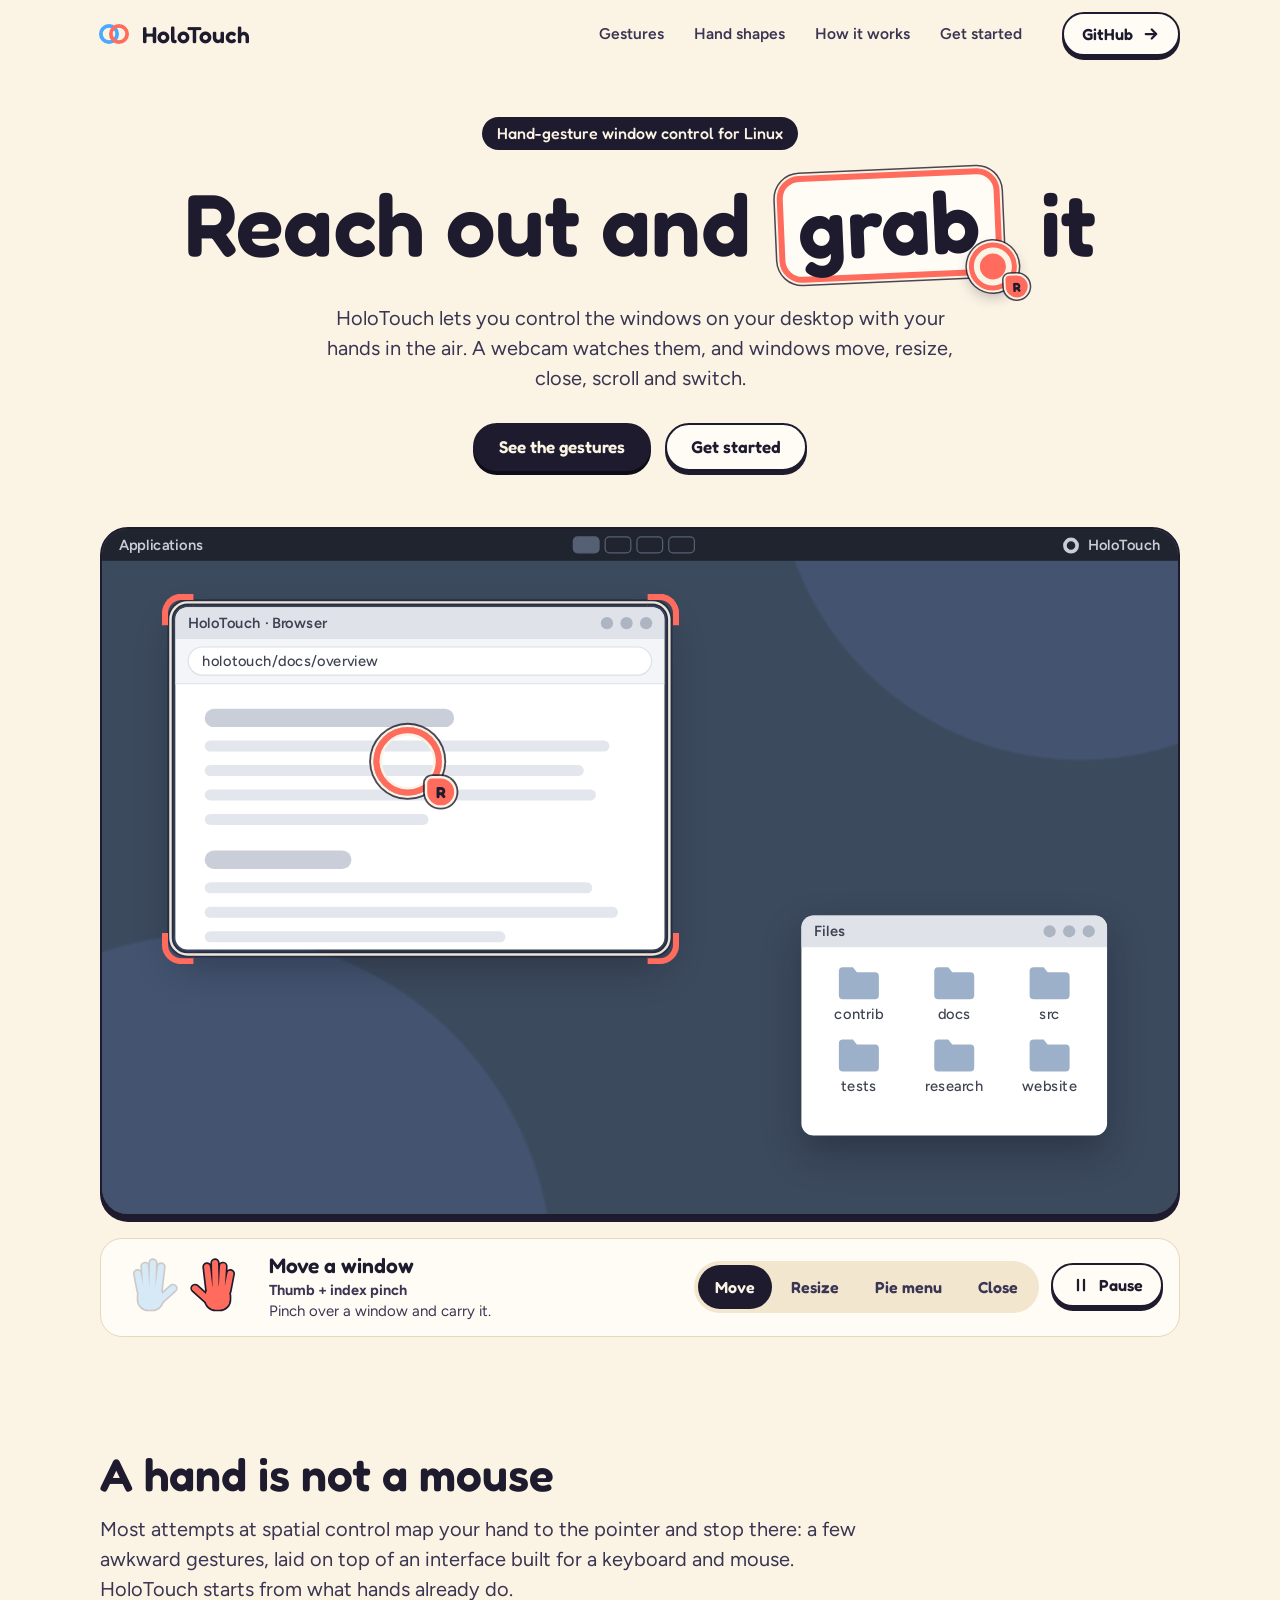
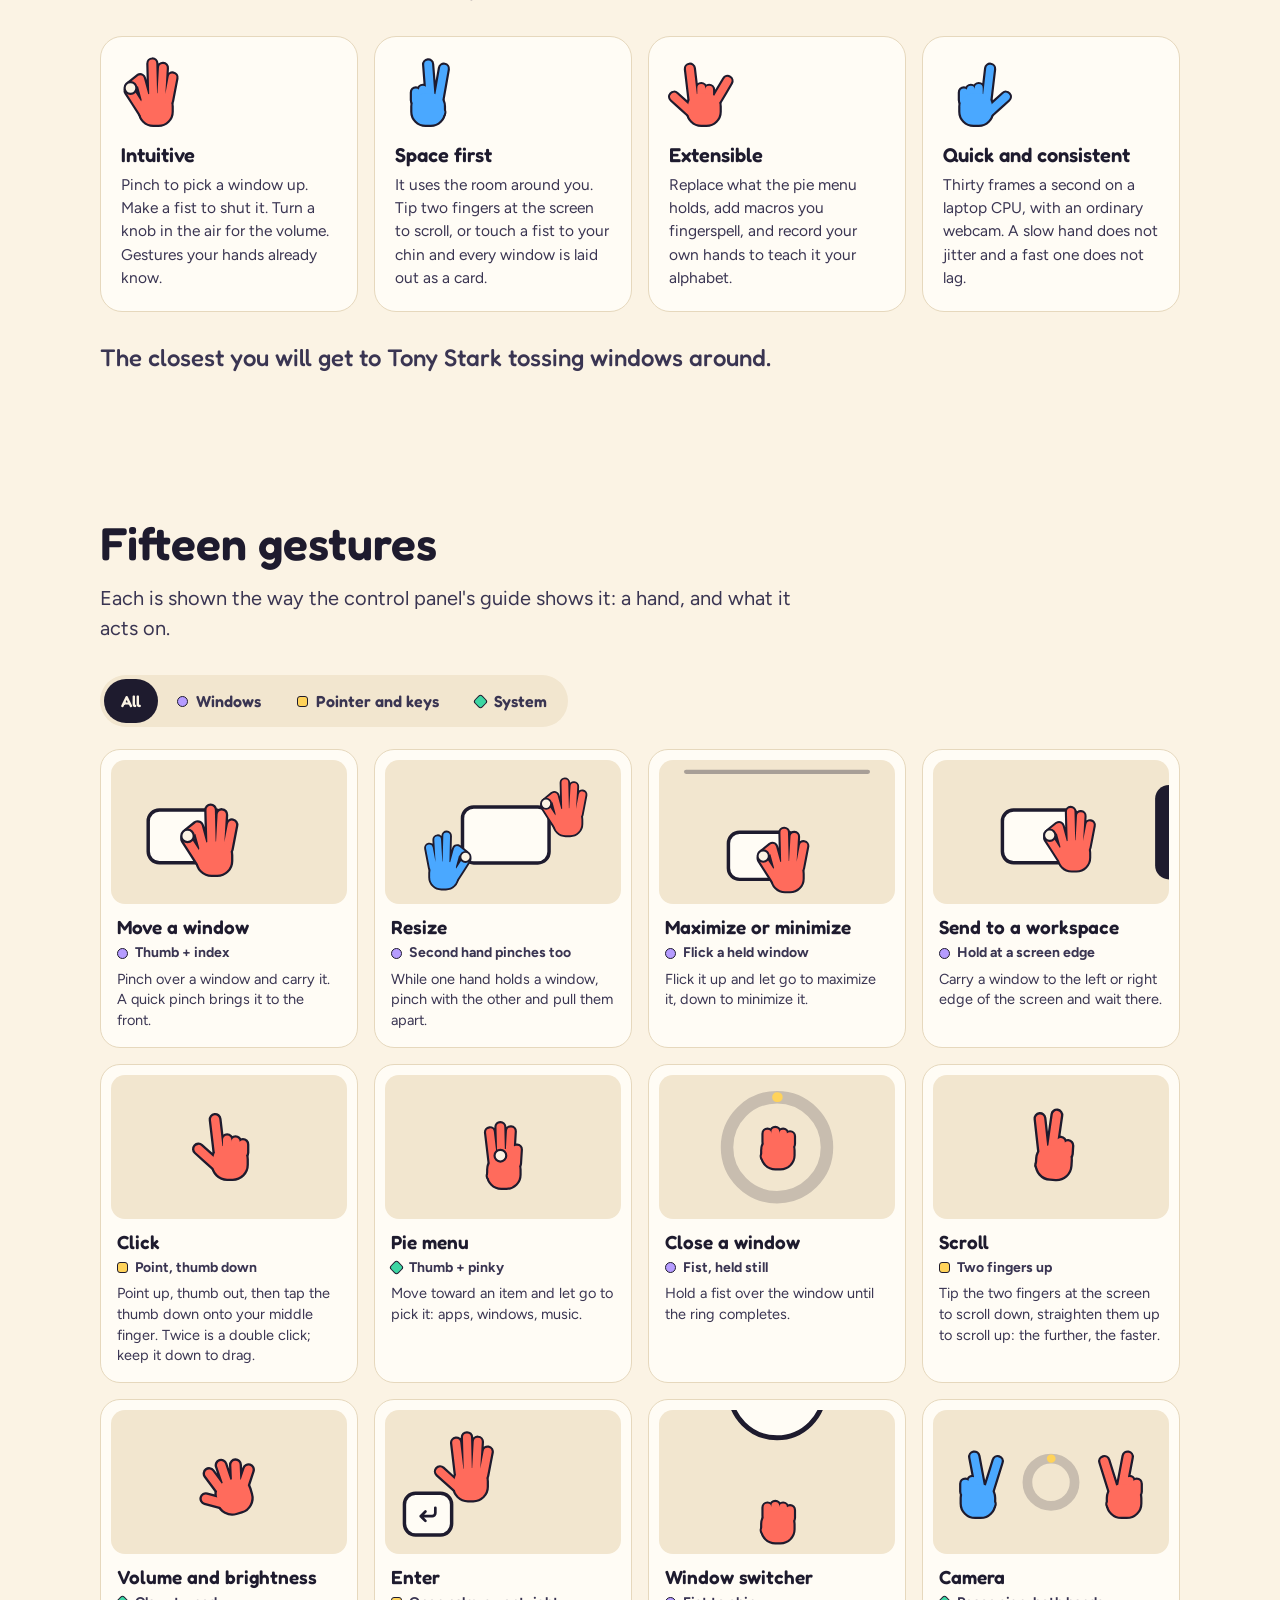
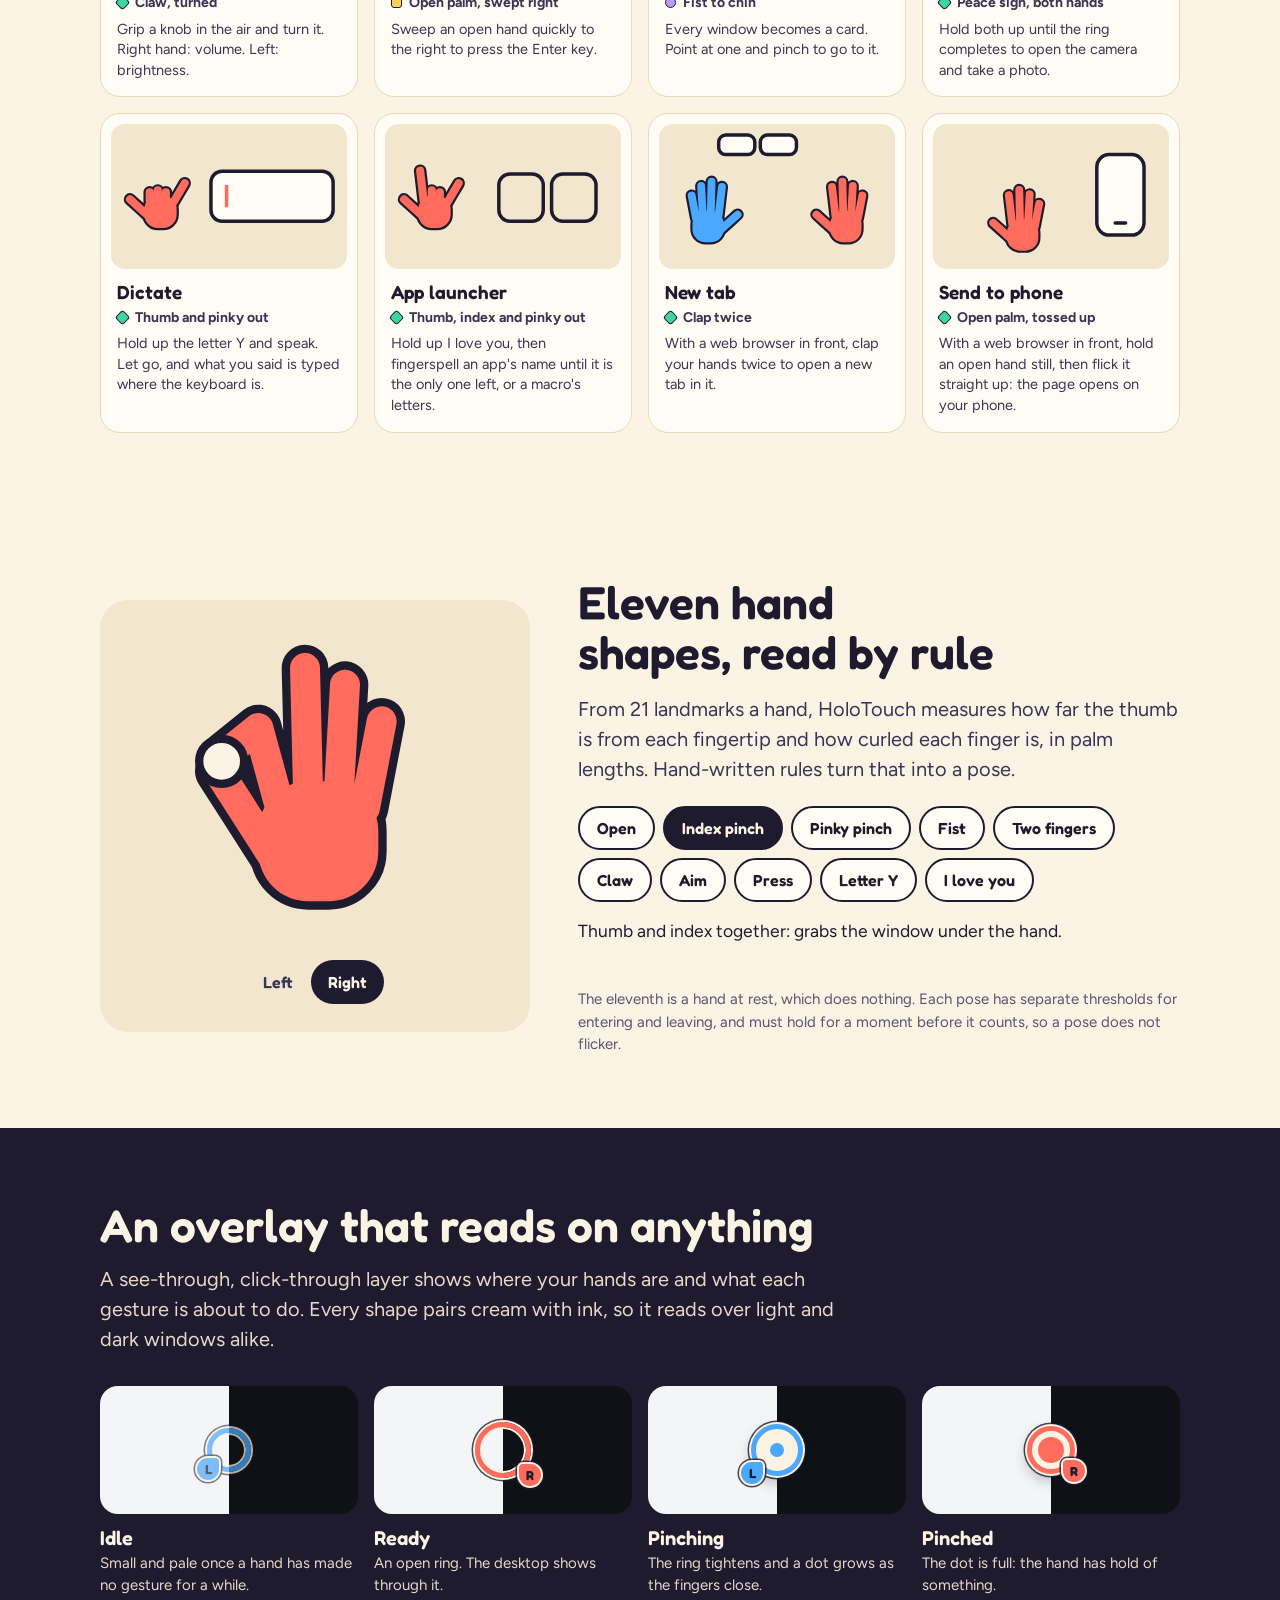
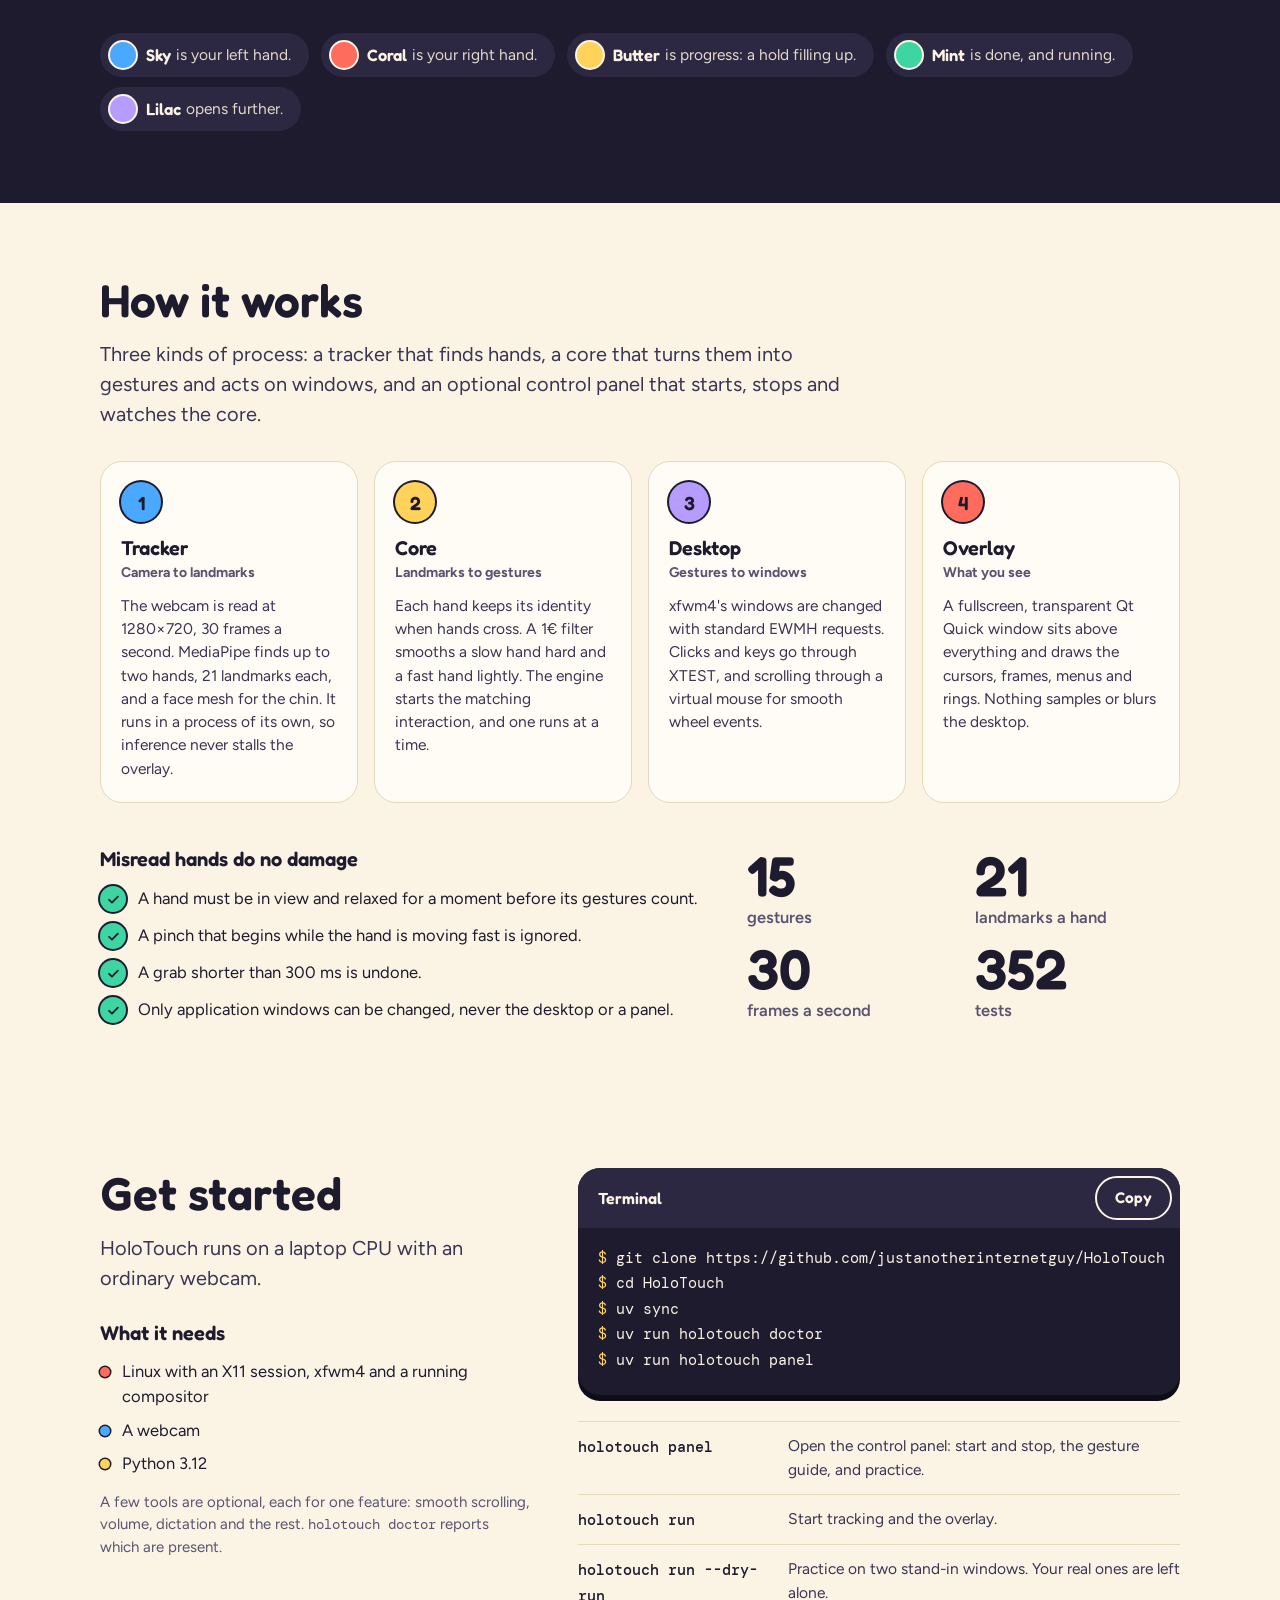
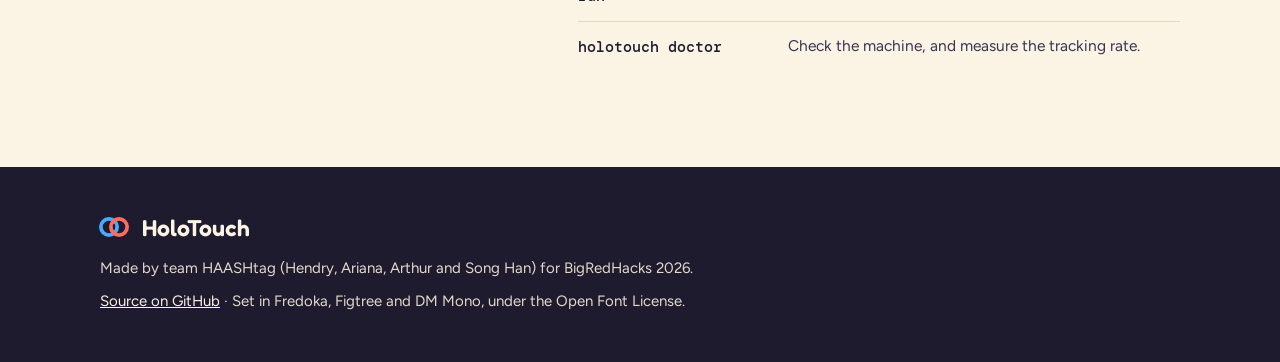
==== commit e580eb84: "i need sleep man" ====
--- a/docs/index.html
+++ b/docs/index.html
@@ -253,6 +253,12 @@
         <h3>New tab</h3>
         <div class="gcard__pose"><i class="mark mark--system"></i>Clap twice</div>
         <p>With a web browser in front, clap your hands twice to open a new tab in it.</p>
+      </article>
+      <article class="gcard" data-kind="system">
+        <div data-gesture="toss"></div>
+        <h3>Send to phone</h3>
+        <div class="gcard__pose"><i class="mark mark--system"></i>Open palm, tossed up</div>
+        <p>With a web browser in front, hold an open hand still, then flick it straight up: the page opens on your phone.</p>
       </article>
     </div>
   </div>
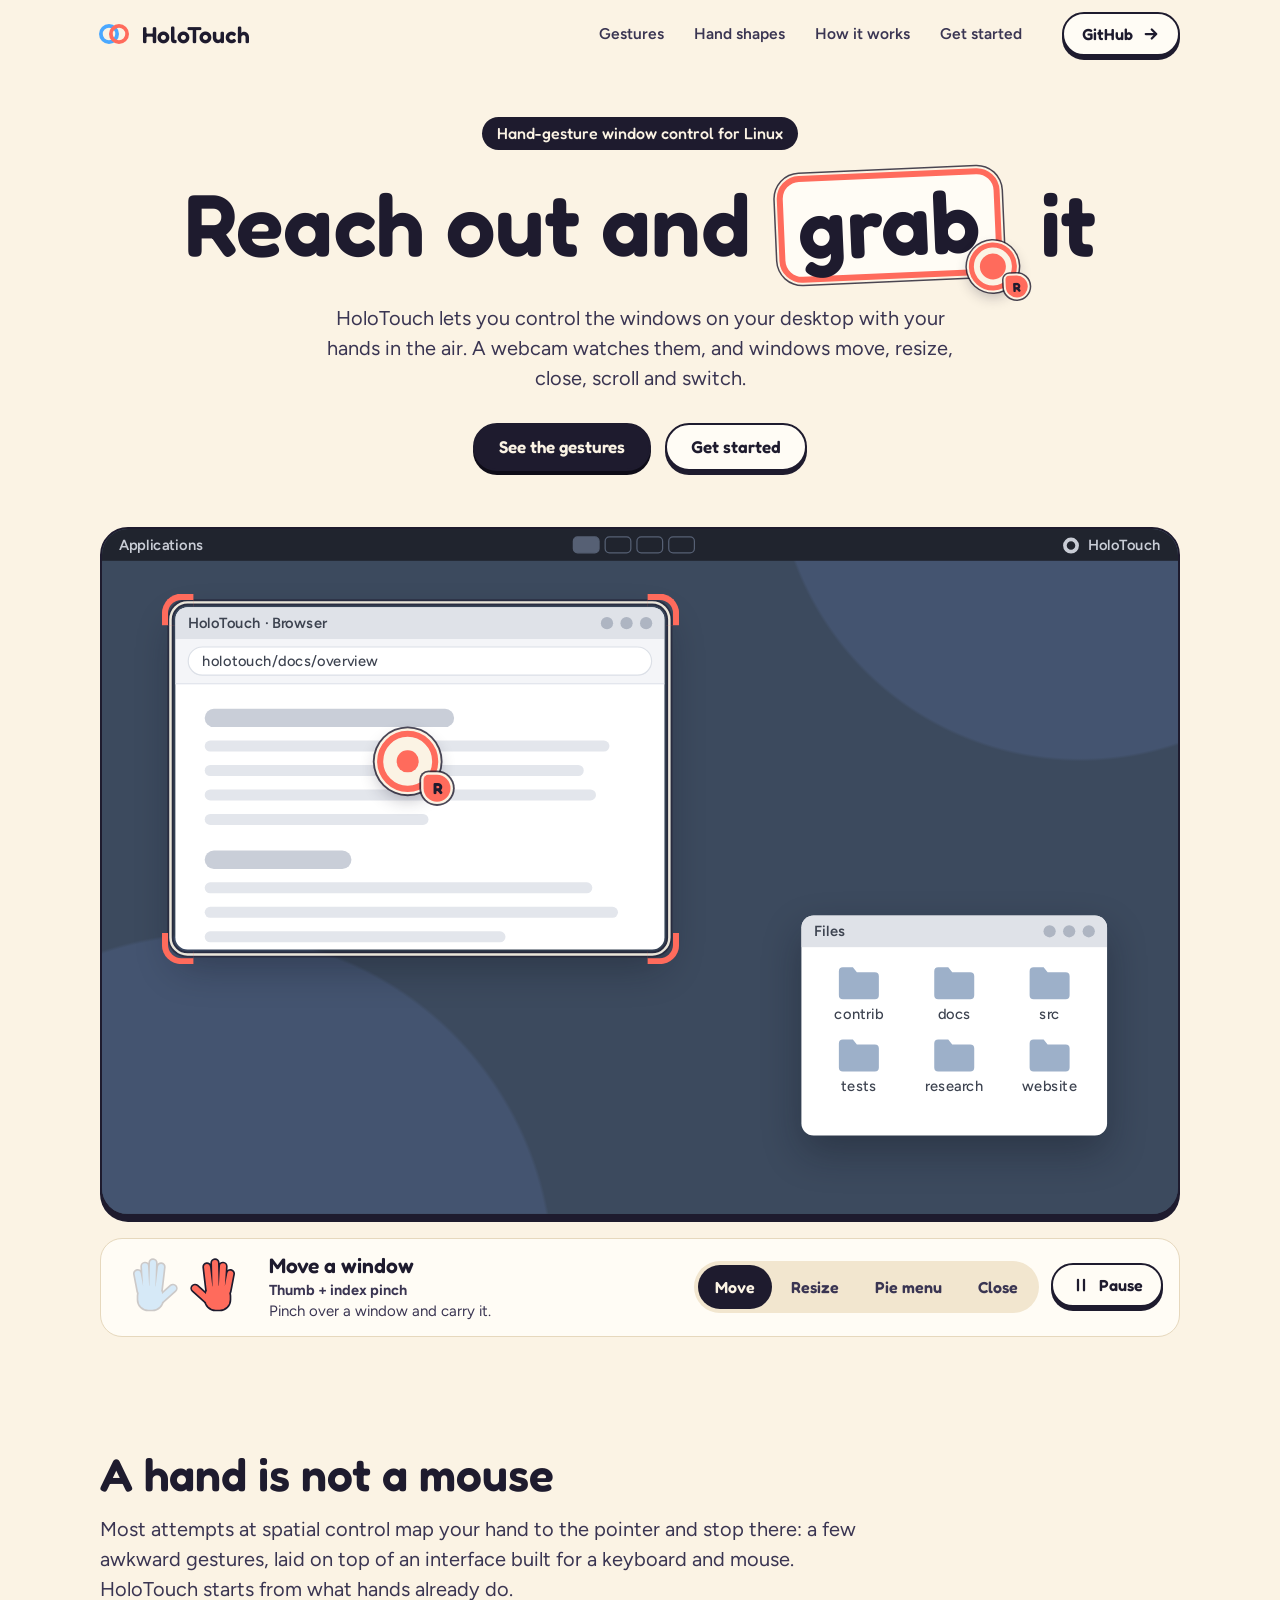
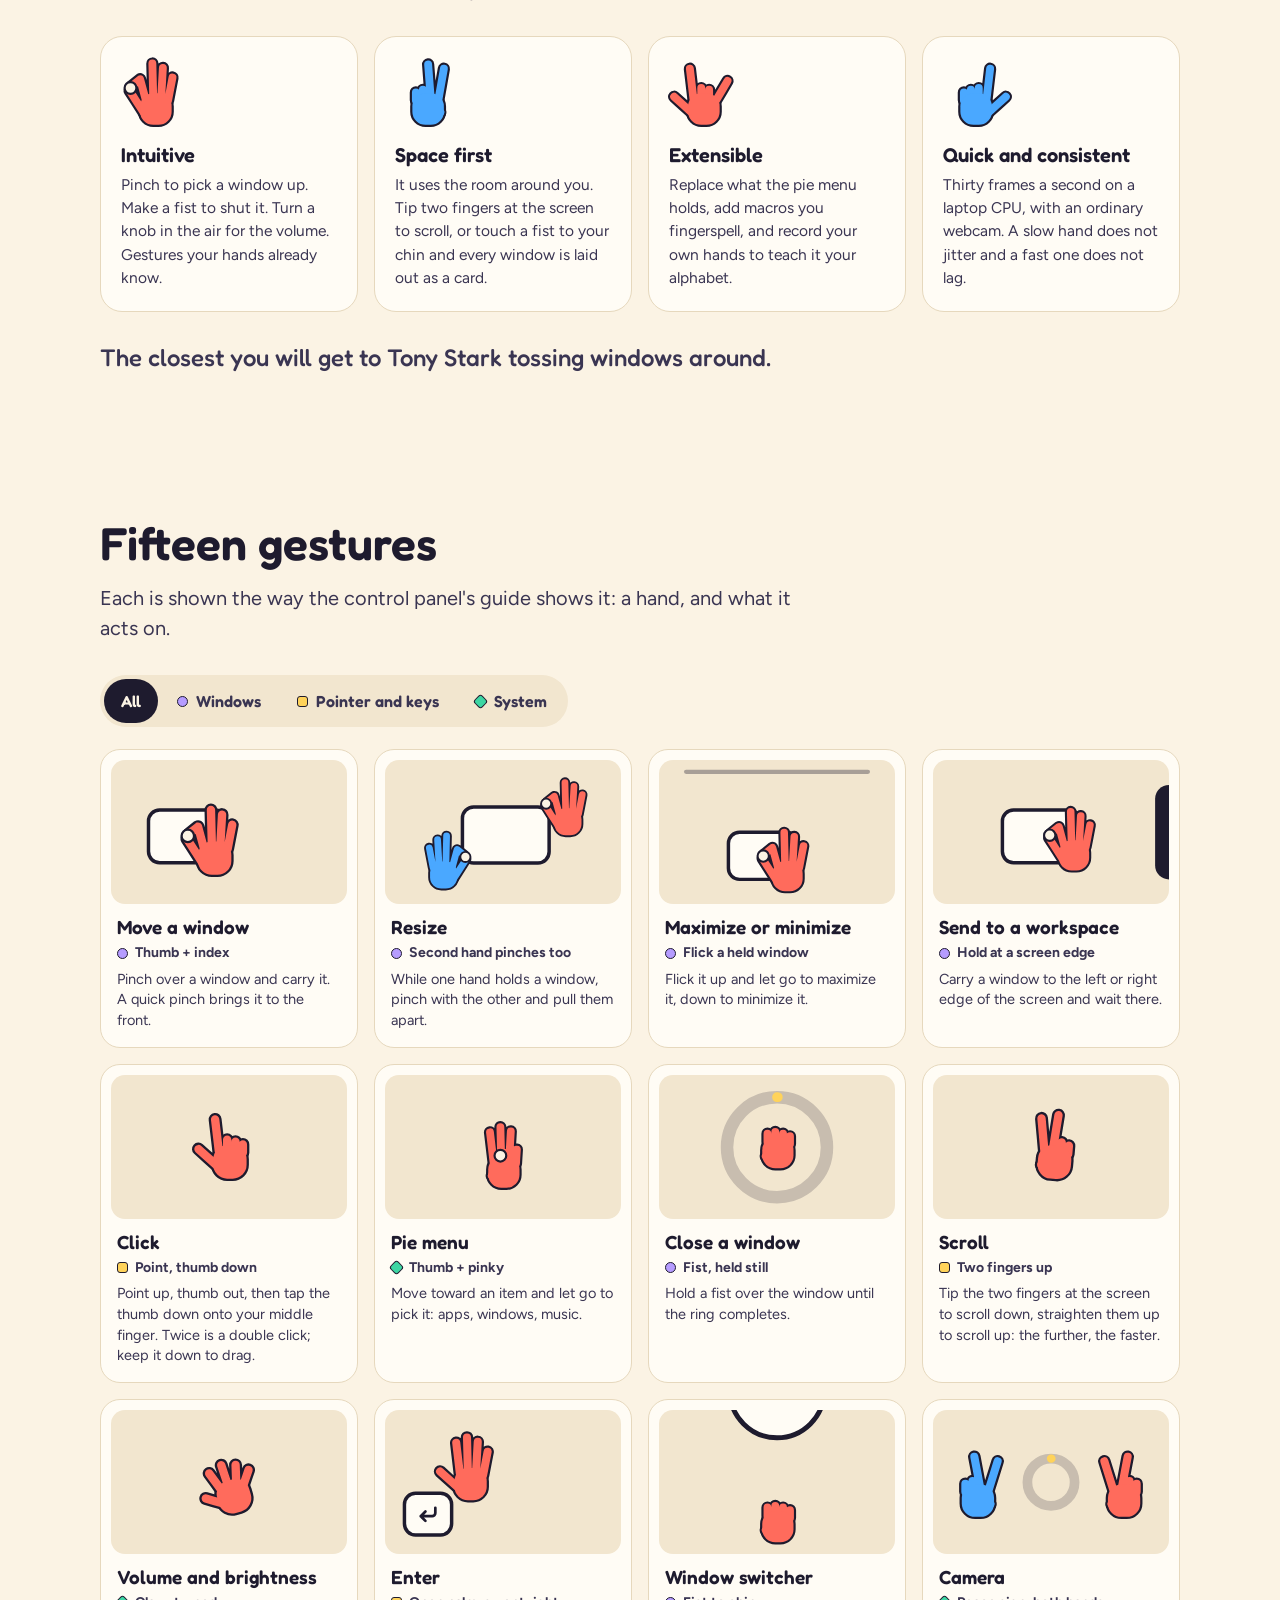
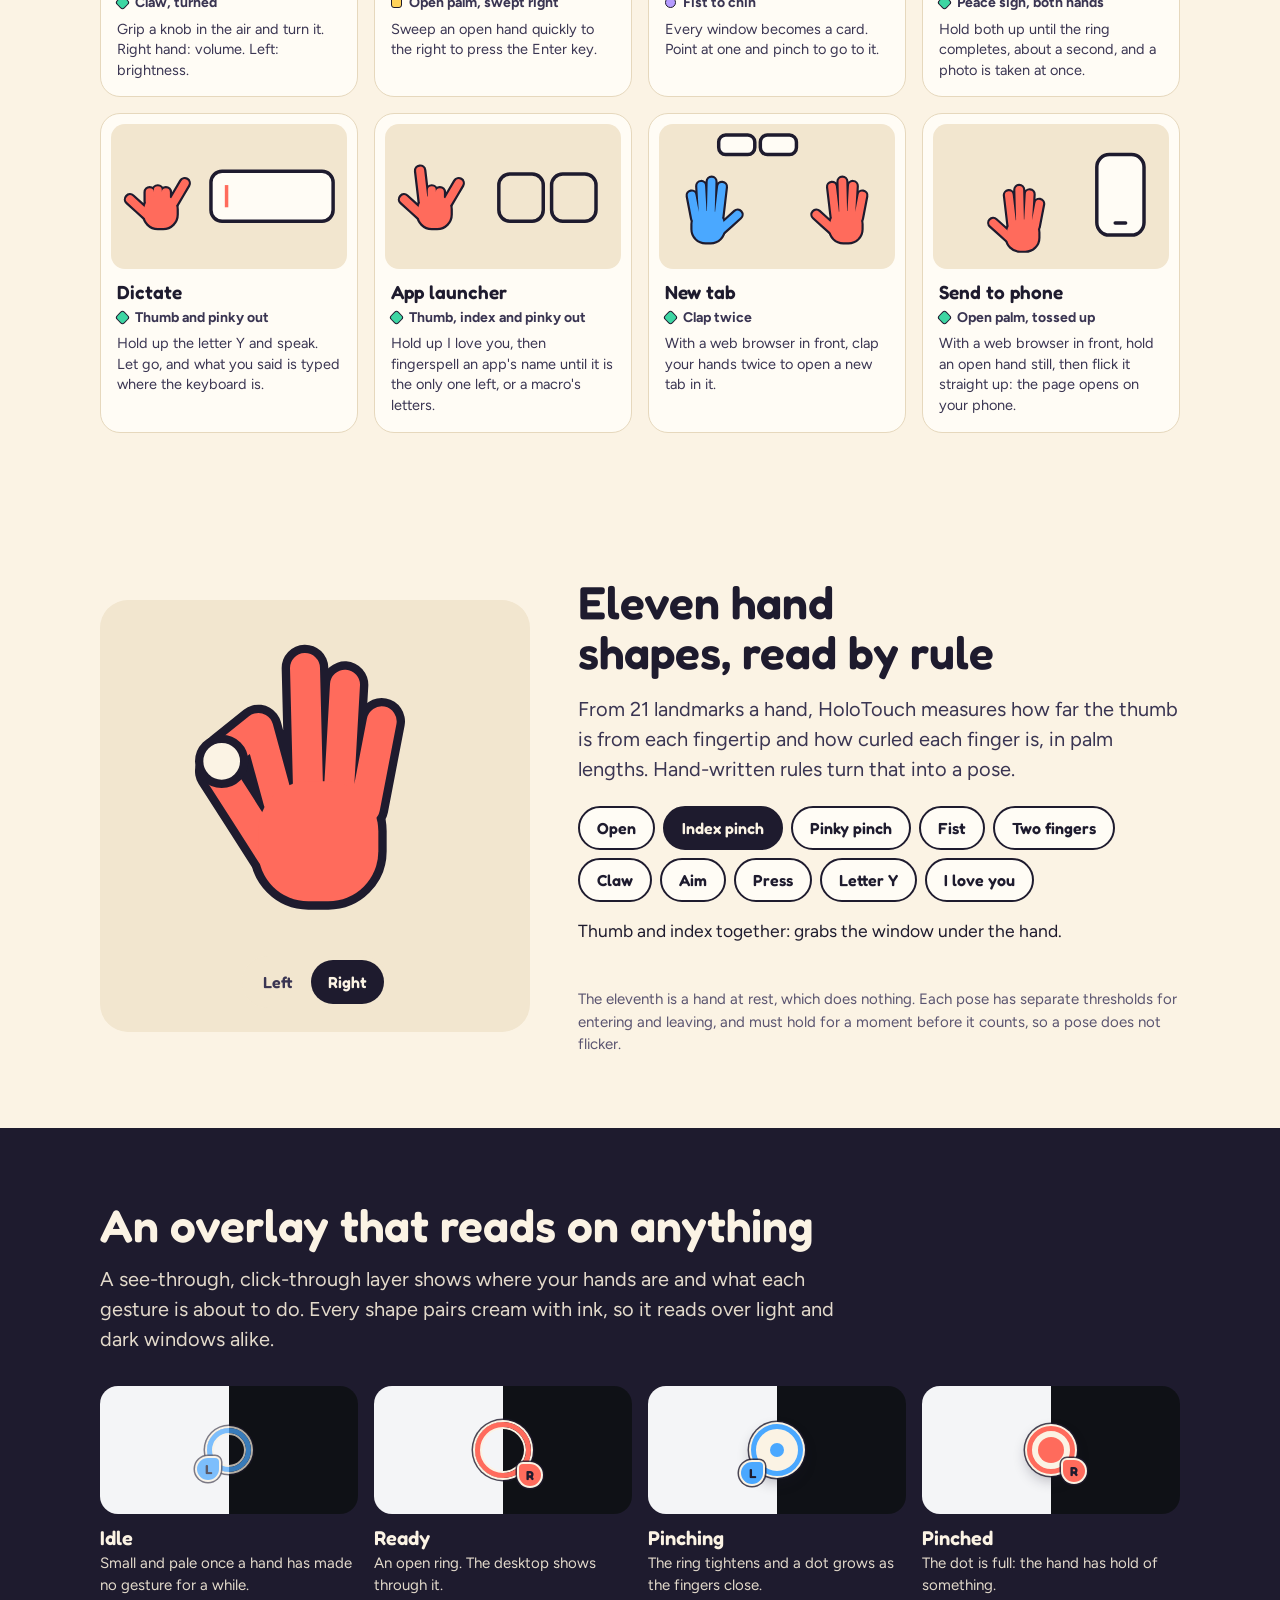
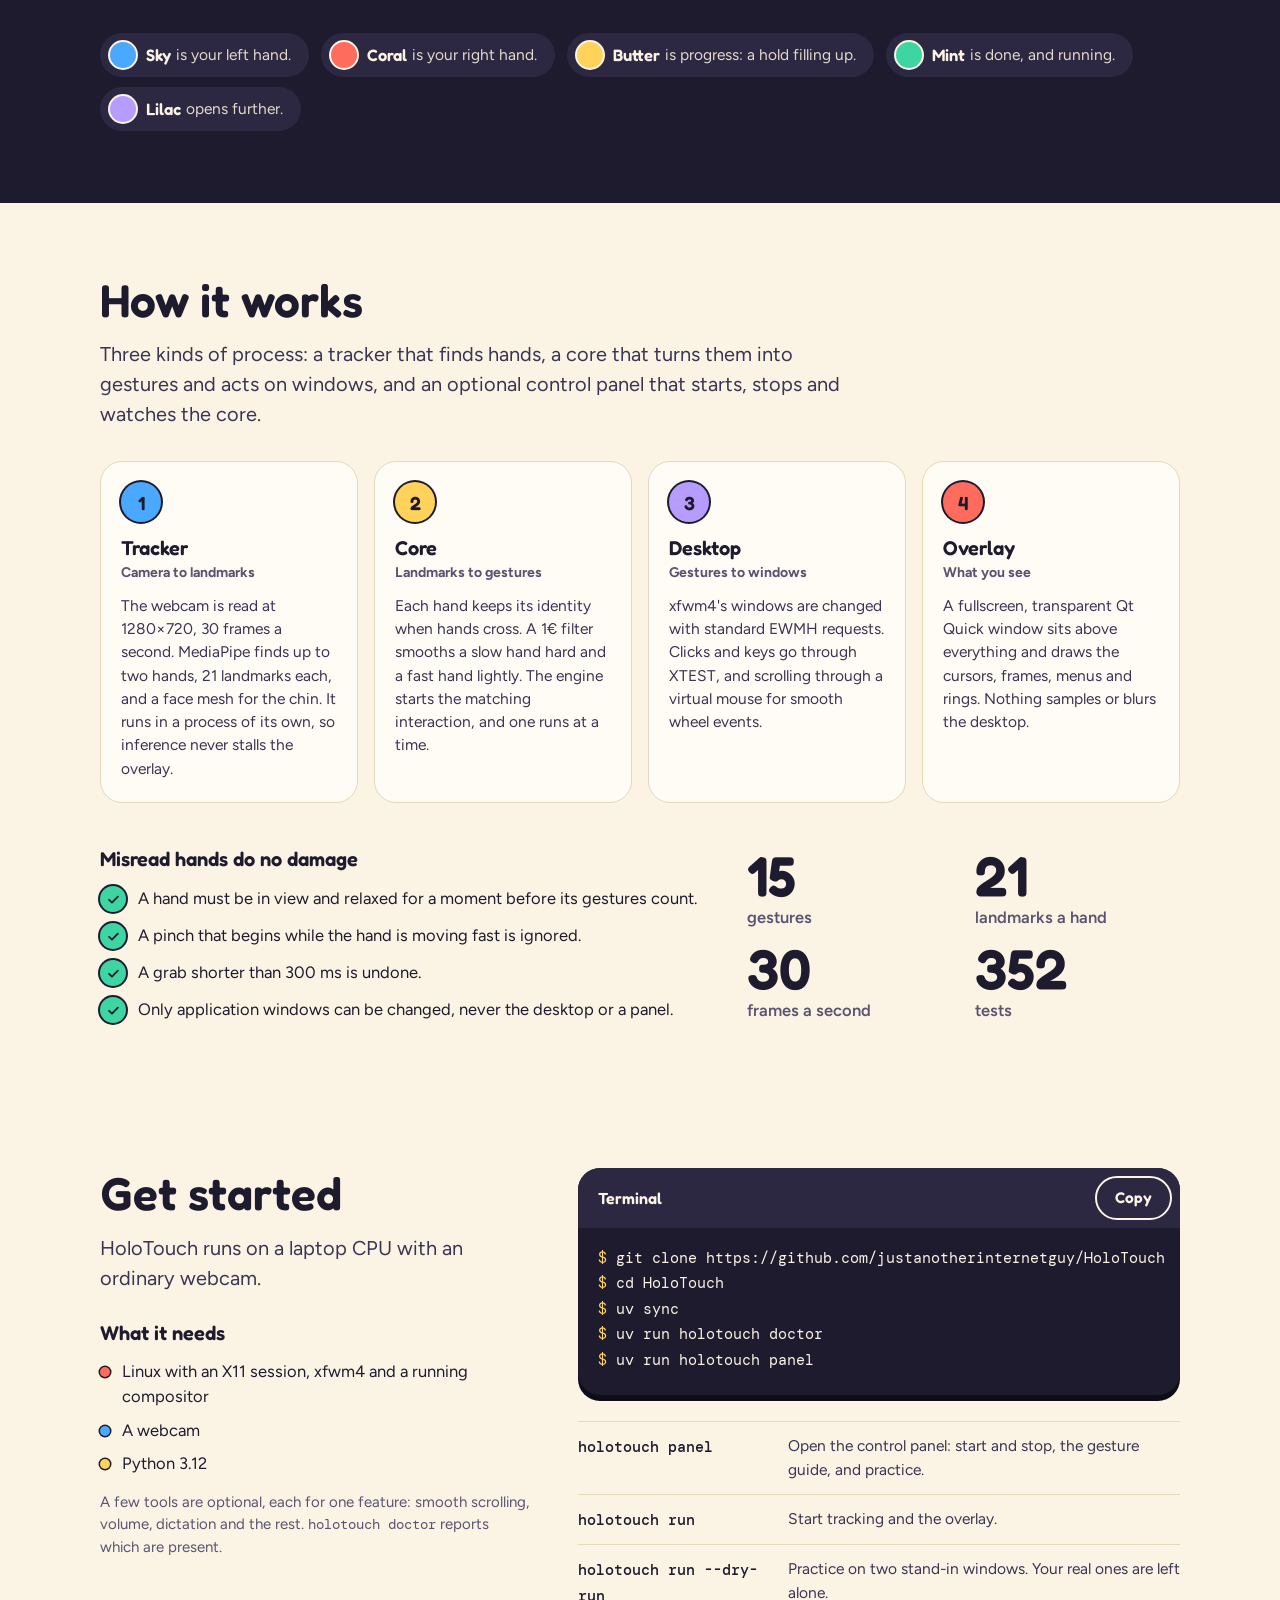
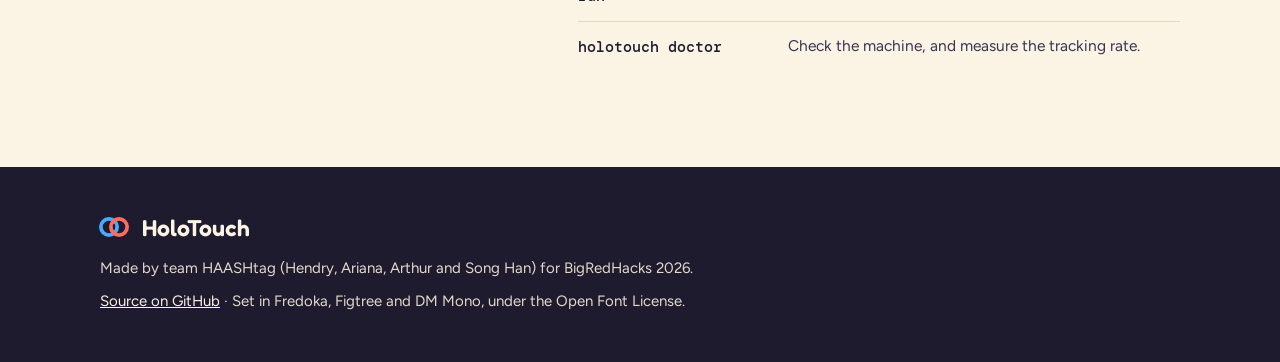
==== commit 602cbe71: "i need sleep man" ====
--- a/docs/index.html
+++ b/docs/index.html
@@ -234,7 +234,7 @@
         <div data-gesture="camera"></div>
         <h3>Camera</h3>
         <div class="gcard__pose"><i class="mark mark--system"></i>Peace sign, both hands</div>
-        <p>Hold both up until the ring completes to open the camera and take a photo.</p>
+        <p>Hold both up until the ring completes, about a second, and a photo is taken at once.</p>
       </article>
       <article class="gcard" data-kind="system">
         <div data-gesture="dictate"></div>
